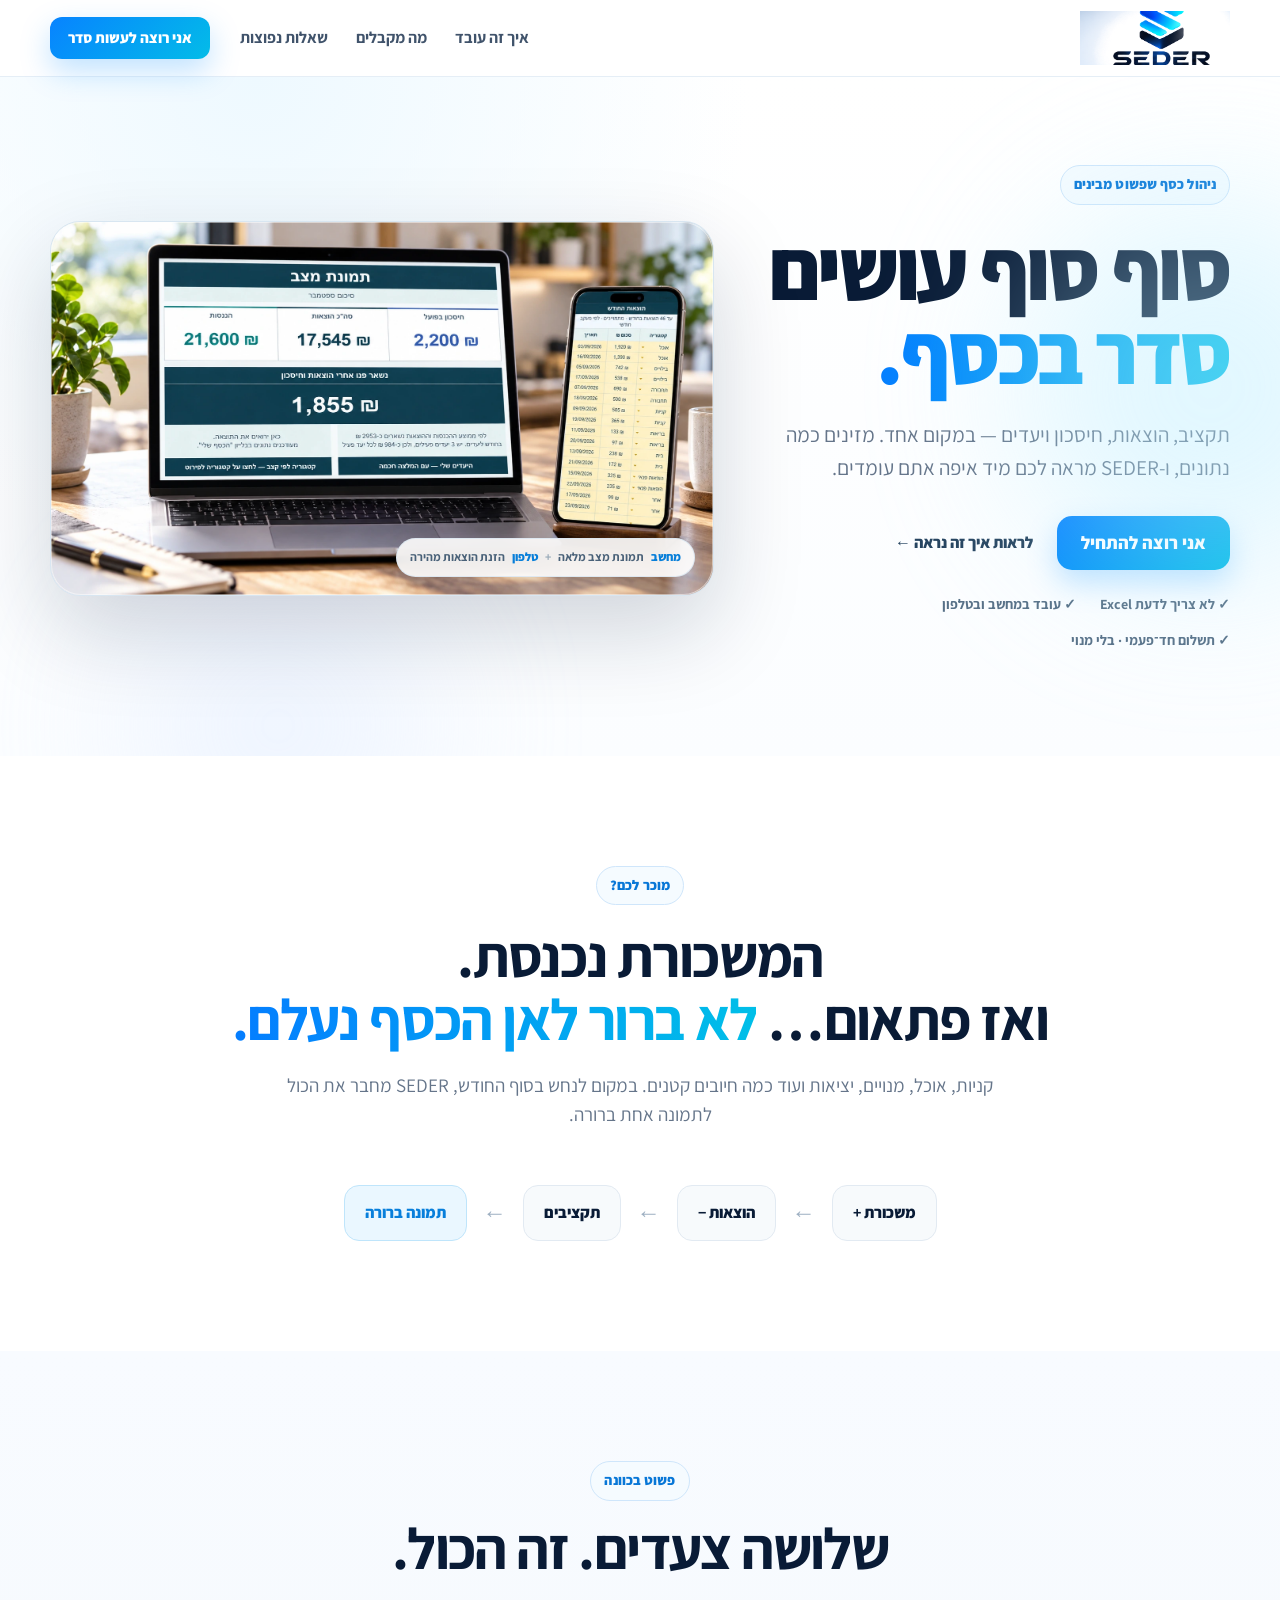
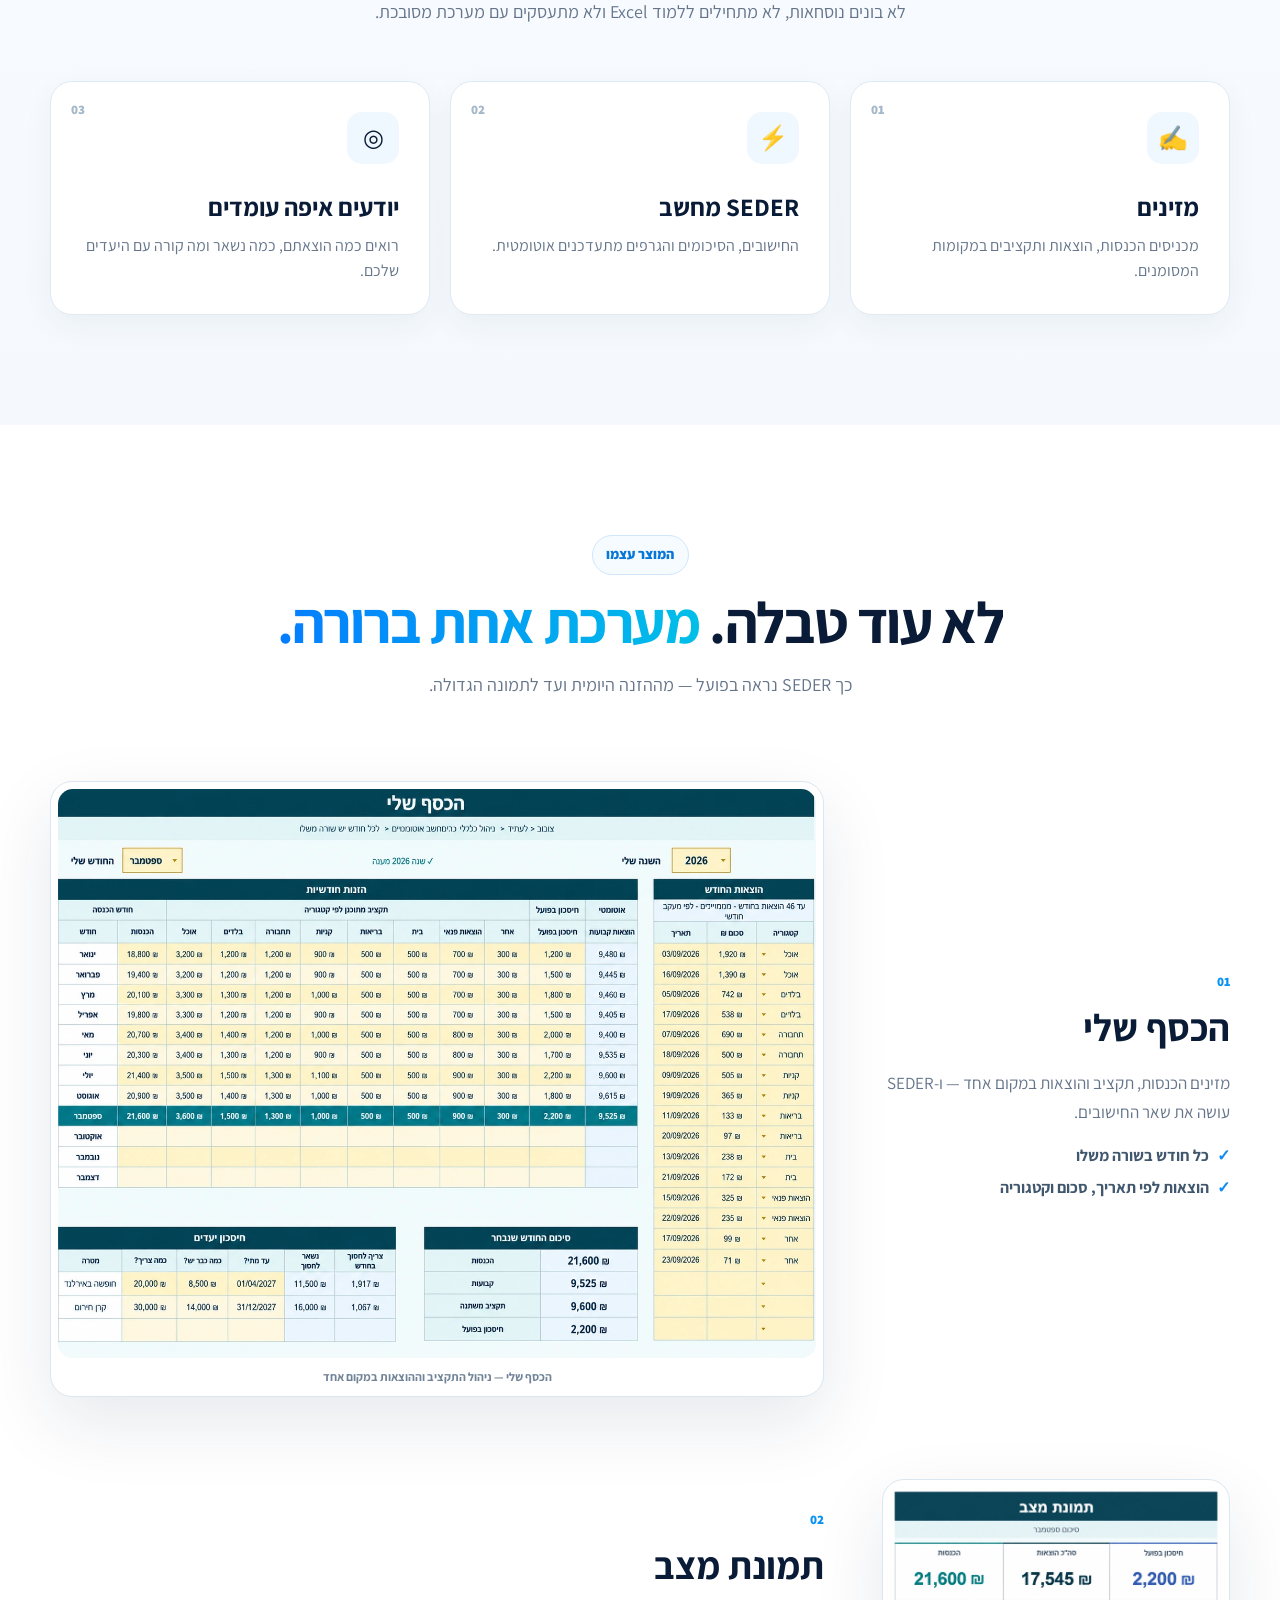
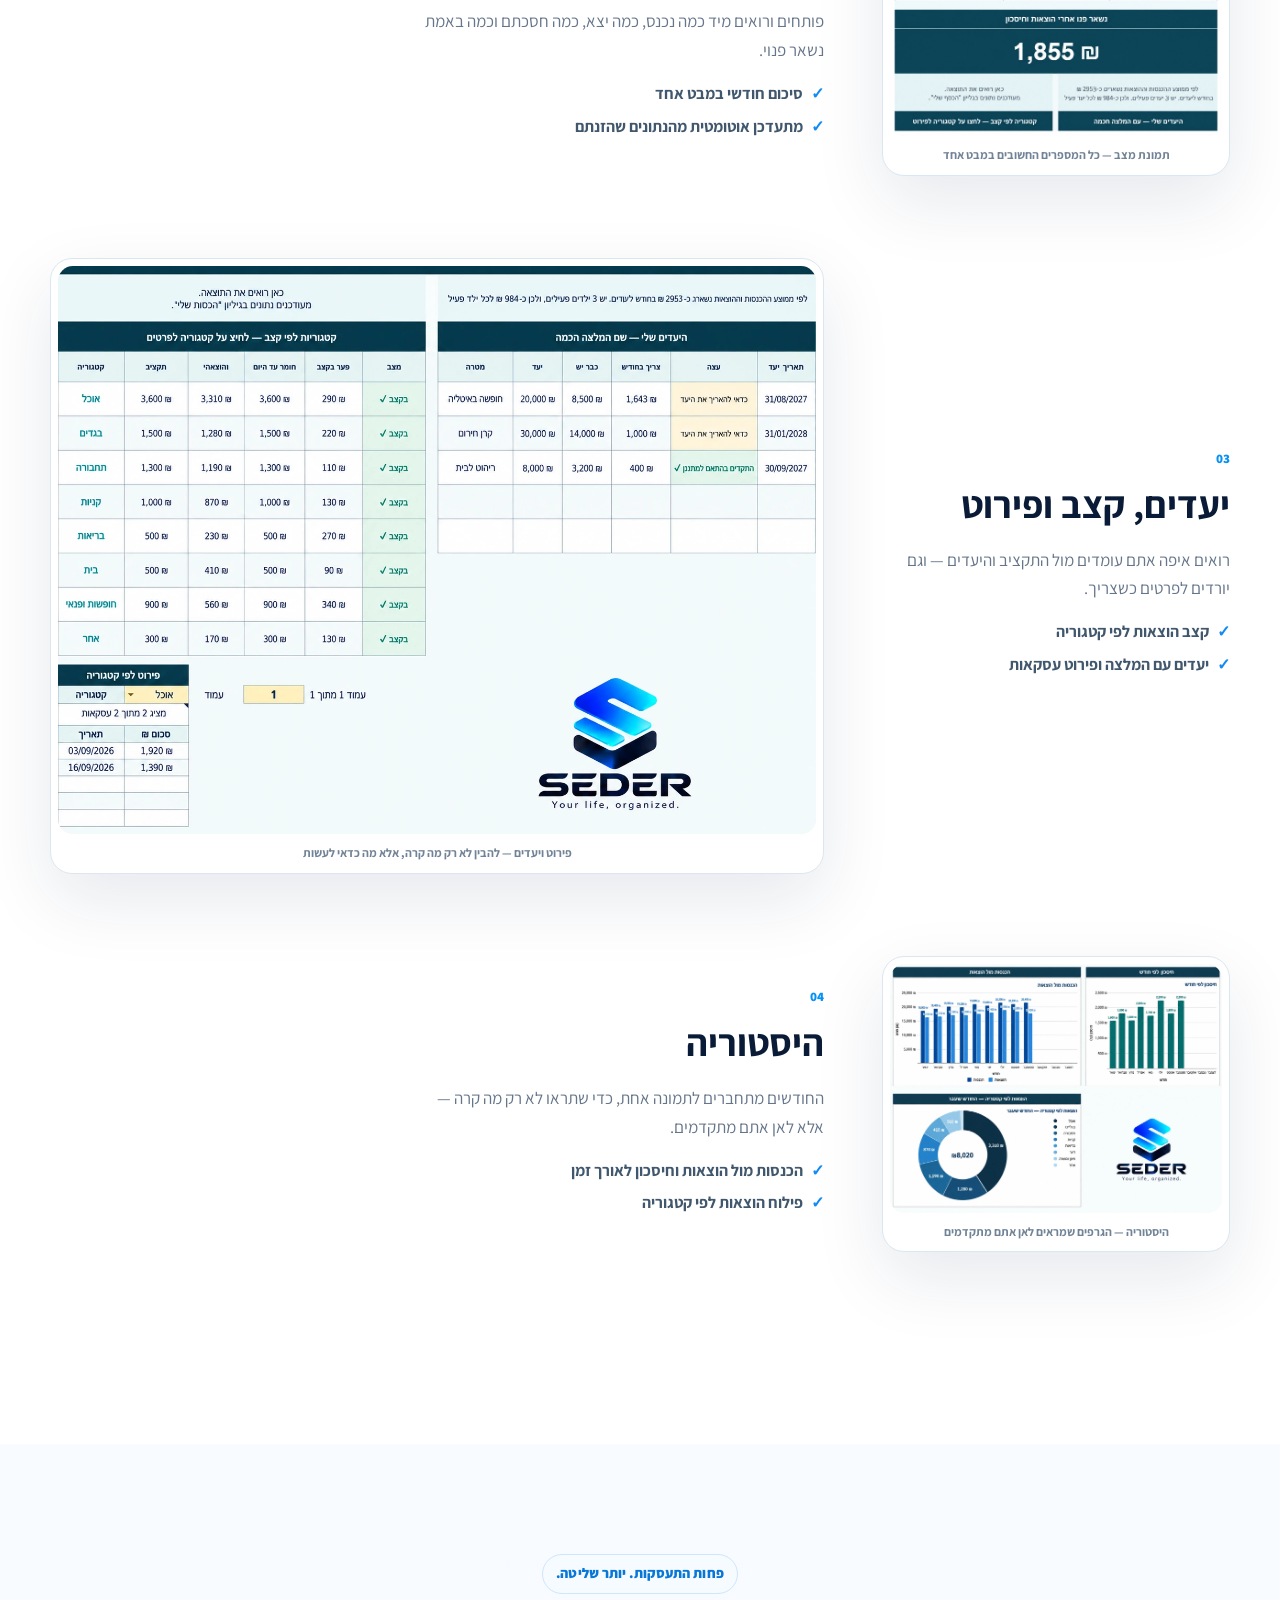
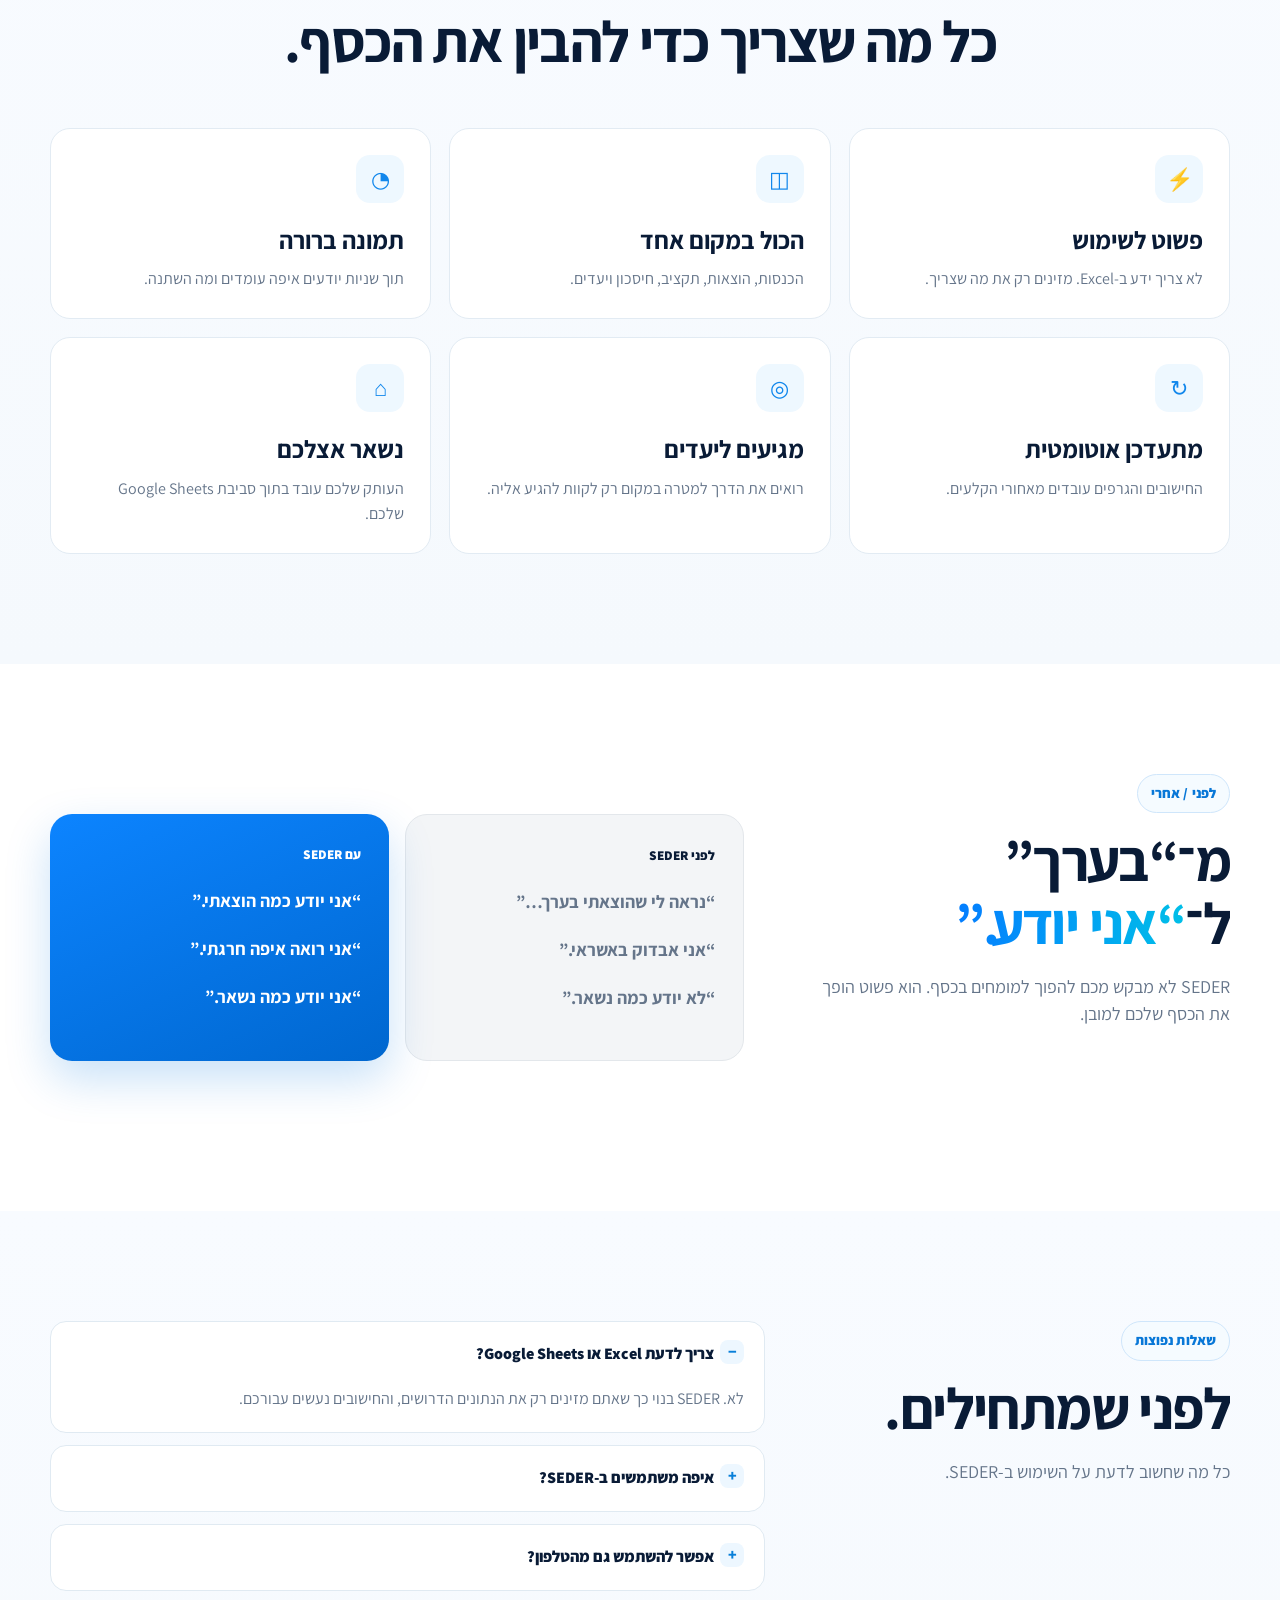
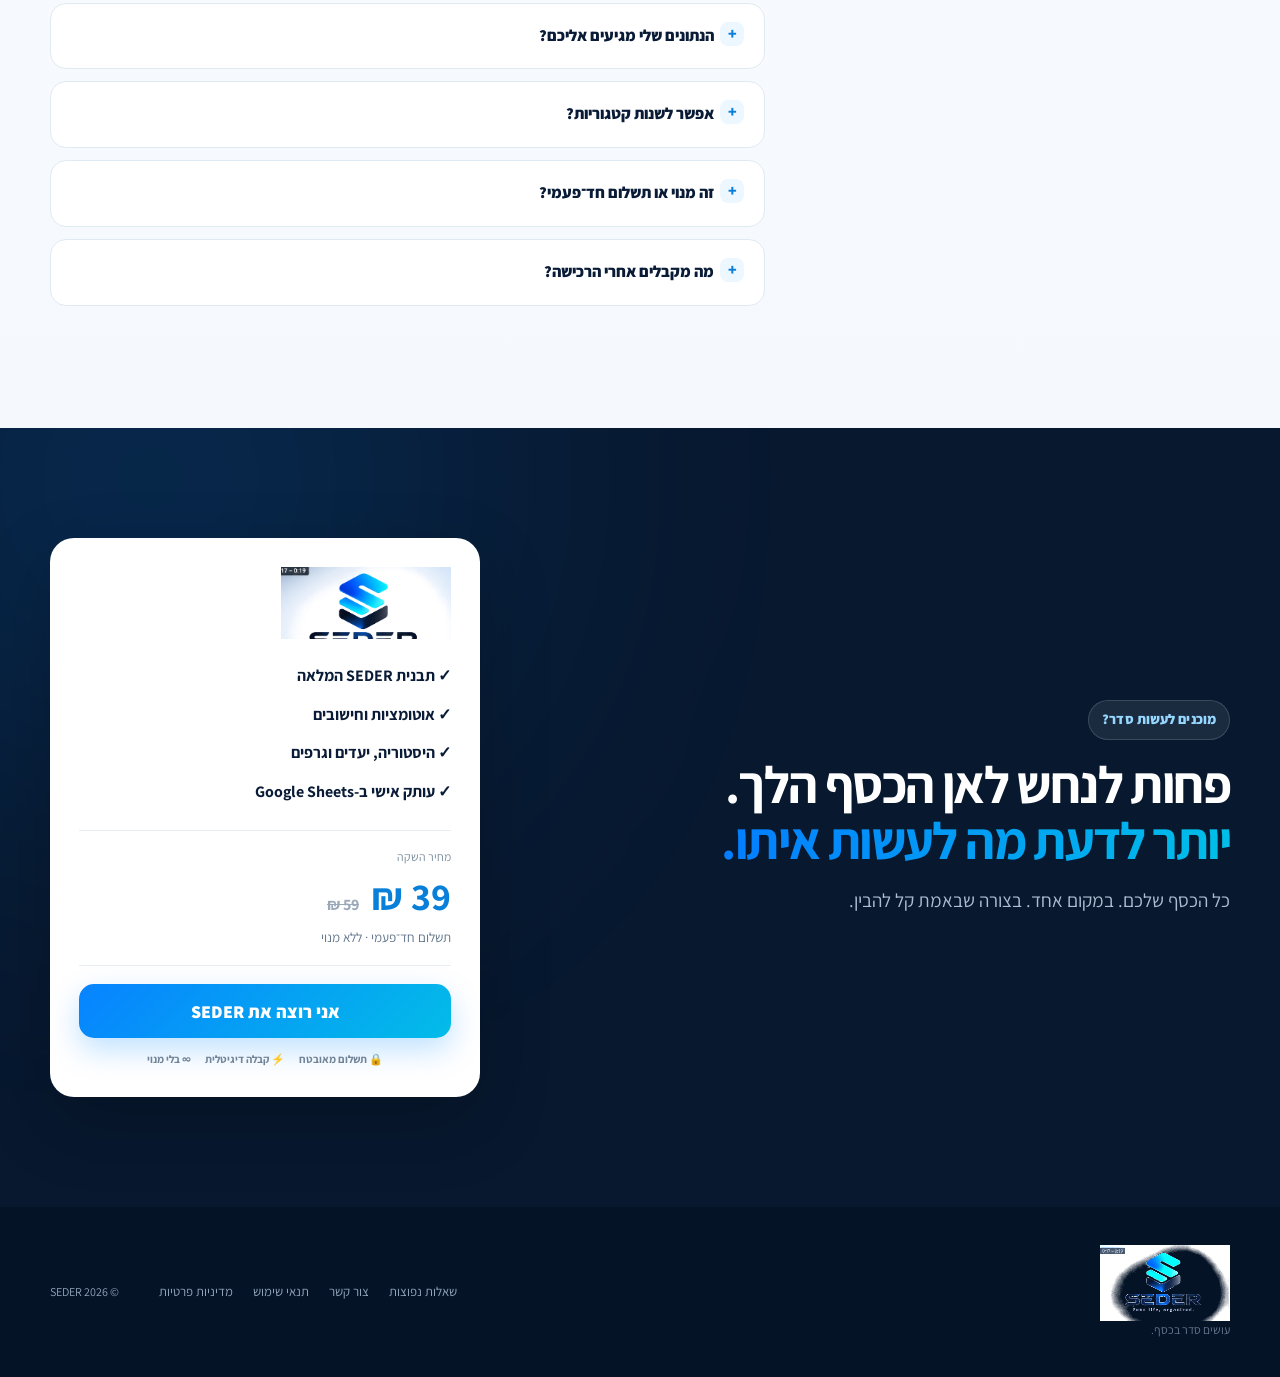
==== index.html @ da99a9cb "Add files via upload" ====
<!doctype html>
<html lang="he" dir="rtl">
<head>
  <meta charset="utf-8" />
  <meta name="viewport" content="width=device-width,initial-scale=1" />
  <meta name="theme-color" content="#f7fbff" />
  <meta name="description" content="SEDER עושה לכם סדר בכסף — תקציב, הוצאות, חיסכון, יעדים והיסטוריה במקום אחד, ב-Google Sheets." />
  <title>SEDER — עושים סדר בכסף</title>
  <link rel="stylesheet" href="styles.css" />
</head>
<body>
  <header class="site-header">
    <div class="container nav">
      <a class="brand" href="#top" aria-label="SEDER">
        <img src="assets/seder-logo.png" alt="SEDER" />
      </a>
      <nav class="desktop-nav" aria-label="ניווט ראשי">
        <a href="#how">איך זה עובד</a>
        <a href="#product">מה מקבלים</a>
        <a href="#faq">שאלות נפוצות</a>
      </nav>
      <a class="button button-small" href="#buy">אני רוצה לעשות סדר</a>
    </div>
  </header>

  <main id="top">
    <section class="hero">
      <div class="hero-glow glow-one"></div>
      <div class="hero-glow glow-two"></div>
      <div class="container hero-grid">
        <div class="hero-copy reveal">
          <span class="eyebrow">ניהול כסף שפשוט מבינים</span>
          <h1>סוף סוף עושים<br><span>סדר בכסף.</span></h1>
          <p class="hero-lead">
            תקציב, הוצאות, חיסכון ויעדים — במקום אחד. מזינים כמה נתונים,
            ו-SEDER מראה לכם מיד איפה אתם עומדים.
          </p>
          <div class="hero-actions">
            <a class="button" href="#buy">אני רוצה להתחיל</a>
            <a class="text-link" href="#product">לראות איך זה נראה <span>←</span></a>
          </div>
          <div class="trust-row">
            <span>✓ לא צריך לדעת Excel</span>
            <span>✓ עובד במחשב ובטלפון</span>
            <span>✓ תשלום חד־פעמי · בלי מנוי</span>
          </div>
        </div>

        <div class="hero-visual reveal">
          <figure class="hero-photo">
            <img src="assets/screenshots/hero-workspace.webp" alt="SEDER מוצג על מחשב וטלפון בסביבת עבודה" />
            <figcaption><span>מחשב</span> תמונת מצב מלאה <b>+</b> <span>טלפון</span> הזנת הוצאות מהירה</figcaption>
          </figure>
        </div>
      </div>
    </section>

    <section class="pain section">
      <div class="container narrow center reveal">
        <span class="eyebrow">מוכר לכם?</span>
        <h2>המשכורת נכנסת.<br>ואז פתאום… <span>לא ברור לאן הכסף נעלם.</span></h2>
        <p>
          קניות, אוכל, מנויים, יציאות ועוד כמה חיובים קטנים. במקום לנחש בסוף החודש,
          SEDER מחבר את הכול לתמונה אחת ברורה.
        </p>
      </div>
      <div class="container pain-flow reveal">
        <div>משכורת <b>+</b></div><i>←</i><div>הוצאות <b>−</b></div><i>←</i><div>תקציבים</div><i>←</i><div class="accent">תמונה ברורה</div>
      </div>
    </section>

    <section id="how" class="section soft">
      <div class="container">
        <div class="section-heading center reveal">
          <span class="eyebrow">פשוט בכוונה</span>
          <h2>שלושה צעדים. זה הכול.</h2>
          <p>לא בונים נוסחאות, לא מתחילים ללמוד Excel ולא מתעסקים עם מערכת מסובכת.</p>
        </div>
        <div class="steps">
          <article class="step reveal"><span>01</span><div class="step-icon">✍️</div><h3>מזינים</h3><p>מכניסים הכנסות, הוצאות ותקציבים במקומות המסומנים.</p></article>
          <article class="step reveal"><span>02</span><div class="step-icon">⚡</div><h3>SEDER מחשב</h3><p>החישובים, הסיכומים והגרפים מתעדכנים אוטומטית.</p></article>
          <article class="step reveal"><span>03</span><div class="step-icon">◎</div><h3>יודעים איפה עומדים</h3><p>רואים כמה הוצאתם, כמה נשאר ומה קורה עם היעדים שלכם.</p></article>
        </div>
      </div>
    </section>

    <section id="product" class="section product-section">
      <div class="container">
        <div class="section-heading center reveal">
          <span class="eyebrow">המוצר עצמו</span>
          <h2>לא עוד טבלה. <span>מערכת אחת ברורה.</span></h2>
          <p>כך SEDER נראה בפועל — מההזנה היומית ועד לתמונה הגדולה.</p>
        </div>

        <div class="feature feature-right reveal">
          <div class="feature-copy">
            <span class="feature-number">01</span>
            <h3>הכסף שלי</h3>
            <p>מזינים הכנסות, תקציב והוצאות במקום אחד — ו-SEDER עושה את שאר החישובים.</p>
            <ul><li>כל חודש בשורה משלו</li><li>הוצאות לפי תאריך, סכום וקטגוריה</li></ul>
          </div>
          <figure class="real-shot wide-shot">
            <img src="assets/screenshots/money-full-hd.webp" alt="גיליון הכסף שלי ב-SEDER" loading="lazy" />
            <figcaption>הכסף שלי — ניהול התקציב וההוצאות במקום אחד</figcaption>
          </figure>
        </div>

        <div class="feature feature-left reveal">
          <div class="feature-copy">
            <span class="feature-number">02</span>
            <h3>תמונת מצב</h3>
            <p>פותחים ורואים מיד כמה נכנס, כמה יצא, כמה חסכתם וכמה באמת נשאר פנוי.</p>
            <ul><li>סיכום חודשי במבט אחד</li><li>מתעדכן אוטומטית מהנתונים שהזנתם</li></ul>
          </div>
          <figure class="real-shot">
            <img src="assets/screenshots/status-top-hd.webp" alt="תמונת מצב חודשית ב-SEDER" loading="lazy" />
            <figcaption>תמונת מצב — כל המספרים החשובים במבט אחד</figcaption>
          </figure>
        </div>

        <div class="feature feature-right reveal">
          <div class="feature-copy">
            <span class="feature-number">03</span>
            <h3>יעדים, קצב ופירוט</h3>
            <p>רואים איפה אתם עומדים מול התקציב והיעדים — וגם יורדים לפרטים כשצריך.</p>
            <ul><li>קצב הוצאות לפי קטגוריה</li><li>יעדים עם המלצה ופירוט עסקאות</li></ul>
          </div>
          <figure class="real-shot">
            <img src="assets/screenshots/status-detail-hd.webp" alt="יעדים ופירוט קטגוריות ב-SEDER" loading="lazy" />
            <figcaption>פירוט ויעדים — להבין לא רק מה קרה, אלא מה כדאי לעשות</figcaption>
          </figure>
        </div>

        <div class="feature feature-left reveal">
          <div class="feature-copy">
            <span class="feature-number">04</span>
            <h3>היסטוריה</h3>
            <p>החודשים מתחברים לתמונה אחת, כדי שתראו לא רק מה קרה — אלא לאן אתם מתקדמים.</p>
            <ul><li>הכנסות מול הוצאות וחיסכון לאורך זמן</li><li>פילוח הוצאות לפי קטגוריה</li></ul>
          </div>
          <figure class="real-shot">
            <img src="assets/screenshots/history-hd.webp" alt="גרפי ההיסטוריה של SEDER" loading="lazy" />
            <figcaption>היסטוריה — הגרפים שמראים לאן אתם מתקדמים</figcaption>
          </figure>
        </div>

      </div>
    </section>

    <section class="section benefits soft">
      <div class="container">
        <div class="section-heading center reveal">
          <span class="eyebrow">פחות התעסקות. יותר שליטה.</span>
          <h2>כל מה שצריך כדי להבין את הכסף.</h2>
        </div>
        <div class="benefit-grid">
          <article class="benefit reveal"><i>⚡</i><h3>פשוט לשימוש</h3><p>לא צריך ידע ב-Excel. מזינים רק את מה שצריך.</p></article>
          <article class="benefit reveal"><i>◫</i><h3>הכול במקום אחד</h3><p>הכנסות, הוצאות, תקציב, חיסכון ויעדים.</p></article>
          <article class="benefit reveal"><i>◔</i><h3>תמונה ברורה</h3><p>תוך שניות יודעים איפה עומדים ומה השתנה.</p></article>
          <article class="benefit reveal"><i>↻</i><h3>מתעדכן אוטומטית</h3><p>החישובים והגרפים עובדים מאחורי הקלעים.</p></article>
          <article class="benefit reveal"><i>◎</i><h3>מגיעים ליעדים</h3><p>רואים את הדרך למטרה במקום רק לקוות להגיע אליה.</p></article>
          <article class="benefit reveal"><i>⌂</i><h3>נשאר אצלכם</h3><p>העותק שלכם עובד בתוך סביבת Google Sheets שלכם.</p></article>
        </div>
      </div>
    </section>

    <section class="section before-after">
      <div class="container compare-grid">
        <div class="section-heading reveal">
          <span class="eyebrow">לפני / אחרי</span>
          <h2>מ־“בערך”<br>ל־<span>“אני יודע.”</span></h2>
          <p>SEDER לא מבקש מכם להפוך למומחים בכסף. הוא פשוט הופך את הכסף שלכם למובן.</p>
        </div>
        <div class="compare-cards reveal">
          <div class="compare-card muted">
            <small>לפני SEDER</small>
            <p>“נראה לי שהוצאתי בערך…”</p>
            <p>“אני אבדוק באשראי.”</p>
            <p>“לא יודע כמה נשאר.”</p>
          </div>
          <div class="compare-card active">
            <small>עם SEDER</small>
            <p>“אני יודע כמה הוצאתי.”</p>
            <p>“אני רואה איפה חרגתי.”</p>
            <p>“אני יודע כמה נשאר.”</p>
          </div>
        </div>
      </div>
    </section>

    <section id="faq" class="section faq soft">
      <div class="container faq-grid">
        <div class="section-heading reveal">
          <span class="eyebrow">שאלות נפוצות</span>
          <h2>לפני שמתחילים.</h2>
          <p>כל מה שחשוב לדעת על השימוש ב-SEDER.</p>
        </div>
        <div class="accordion reveal">
          <details open><summary>צריך לדעת Excel או Google Sheets?</summary><p>לא. SEDER בנוי כך שאתם מזינים רק את הנתונים הדרושים, והחישובים נעשים עבורכם.</p></details>
          <details><summary>איפה משתמשים ב-SEDER?</summary><p>ב-Google Sheets. מקבלים עותק אישי ועובדים ממנו.</p></details>
          <details><summary>אפשר להשתמש גם מהטלפון?</summary><p>כן. אפשר להזין ולעקוב דרך אפליקציית Google Sheets, אם כי חלק מהתצוגות נוחות יותר במסך גדול.</p></details>
          <details><summary>הנתונים שלי מגיעים אליכם?</summary><p>לא צריך לשתף איתנו את הגיליון. הנתונים שאתם מזינים נשארים בעותק האישי שלכם ב-Google Sheets.</p></details>
          <details><summary>אפשר לשנות קטגוריות?</summary><p>כן, הקטגוריות הרלוונטיות במוצר ניתנות להתאמה בהתאם למבנה התבנית.</p></details>
          <details><summary>זה מנוי או תשלום חד־פעמי?</summary><p>המחיר המוצג הוא תשלום חד־פעמי. אין דמי מנוי חודשיים ל-SEDER.</p></details>
          <details><summary>מה מקבלים אחרי הרכישה?</summary><p>קישור לעותק אישי של SEDER ב-Google Sheets והוראות התחלה קצרות, כדי שתוכלו להתחיל לעבוד מיד.</p></details>
        </div>
      </div>
    </section>

    <section id="buy" class="section buy-section">
      <div class="container buy-card reveal">
        <div>
          <span class="eyebrow light">מוכנים לעשות סדר?</span>
          <h2>פחות לנחש לאן הכסף הלך.<br><span>יותר לדעת מה לעשות איתו.</span></h2>
          <p>כל הכסף שלכם. במקום אחד. בצורה שבאמת קל להבין.</p>
        </div>
        <div class="buy-box">
          <div class="buy-brand"><img src="assets/seder-logo.png" alt="SEDER"></div>
          <ul><li>✓ תבנית SEDER המלאה</li><li>✓ אוטומציות וחישובים</li><li>✓ היסטוריה, יעדים וגרפים</li><li>✓ עותק אישי ב-Google Sheets</li></ul>
          <div class="price-placeholder"><span>מחיר השקה</span><div class="price-line"><strong>39 ₪</strong><del>59 ₪</del></div><small>תשלום חד־פעמי · ללא מנוי</small></div>
          <button class="button full" type="button" id="buyButton">אני רוצה את SEDER</button>
          <div class="purchase-trust"><span>🔒 תשלום מאובטח</span><span>⚡ קבלה דיגיטלית</span><span>∞ בלי מנוי</span></div>
        </div>
      </div>
    </section>
  </main>

  <footer>
    <div class="container footer-inner">
      <div class="footer-brand"><img src="assets/seder-logo.png" alt="SEDER"><p>עושים סדר בכסף.</p></div>
      <div class="footer-links"><a href="#faq">שאלות נפוצות</a><a href="#">צור קשר</a><a href="#">תנאי שימוש</a><a href="#">מדיניות פרטיות</a></div>
      <div class="copyright">© 2026 SEDER</div>
    </div>
  </footer>

  <div class="toast" id="toast">הרכישה תיפתח בקרוב.</div>
  <script src="script.js"></script>
</body>
</html>
---- styles.css ----
@import url('https://fonts.googleapis.com/css2?family=Assistant:wght@400;500;600;700;800&display=swap');

:root{
  --navy:#091b36;
  --navy-2:#132a4a;
  --blue:#128bff;
  --blue-2:#00c7ff;
  --soft:#f5f9fd;
  --line:#dfe9f3;
  --muted:#65758a;
  --green:#22aa73;
  --yellow:#fff4cb;
  --shadow:0 24px 70px rgba(19,42,74,.12);
}
*{box-sizing:border-box}
html{scroll-behavior:smooth}
body{margin:0;font-family:"Assistant",Arial,sans-serif;color:var(--navy);background:#fff;line-height:1.55}
a{text-decoration:none;color:inherit}
img{max-width:100%;display:block}
.container{width:min(1180px,calc(100% - 40px));margin:auto}
.narrow{max-width:850px}
.center{text-align:center}
.section{padding:110px 0}
.soft{background:linear-gradient(180deg,#f8fbff 0%,#f5f9fd 100%)}
span.eyebrow,.eyebrow{display:inline-flex;align-items:center;gap:8px;padding:8px 13px;border:1px solid #cfe6fb;background:#f5fbff;border-radius:999px;color:#0877d7;font-size:14px;font-weight:800;letter-spacing:.1px}
.eyebrow.light{color:#96d7ff;border-color:rgba(255,255,255,.15);background:rgba(255,255,255,.08)}
h1,h2,h3,p{margin-top:0}
h1{font-size:clamp(52px,7vw,86px);line-height:.98;letter-spacing:-3px;margin:22px 0 24px;font-weight:800}
h1 span,h2 span{background:linear-gradient(90deg,#047dff,#00bfe8);-webkit-background-clip:text;background-clip:text;color:transparent}
h2{font-size:clamp(36px,5vw,58px);line-height:1.08;letter-spacing:-1.6px;margin:16px 0 18px}
h3{font-size:25px;margin-bottom:8px}
p{color:var(--muted)}
.button{display:inline-flex;align-items:center;justify-content:center;min-height:54px;padding:0 24px;border:0;border-radius:15px;background:linear-gradient(135deg,#0783ff,#03bce8);box-shadow:0 12px 30px rgba(0,139,255,.25);color:#fff;font-family:inherit;font-weight:800;font-size:18px;cursor:pointer;transition:.25s}
.button:hover{transform:translateY(-2px);box-shadow:0 16px 36px rgba(0,139,255,.32)}
.button-small{min-height:42px;padding:0 18px;border-radius:12px;font-size:15px}
.full{width:100%}

.site-header{position:sticky;top:0;z-index:50;background:rgba(255,255,255,.84);backdrop-filter:blur(18px);border-bottom:1px solid rgba(221,232,243,.75)}
.nav{height:76px;display:flex;align-items:center;gap:30px}
.brand{margin-left:auto;width:150px;height:54px;display:flex;align-items:center;overflow:hidden}
.brand img{width:150px;transform:scale(1.12)}
.desktop-nav{display:flex;gap:28px;font-weight:700;color:#40536b}
.desktop-nav a:hover{color:#0783ff}

.hero{position:relative;overflow:hidden;padding:95px 0 115px;background:radial-gradient(circle at 20% 0%,#eef9ff 0,transparent 40%),linear-gradient(180deg,#fff 0,#fbfdff 100%)}
.hero-grid{display:grid;grid-template-columns:.9fr 1.1fr;gap:64px;align-items:center}
.hero-lead{font-size:21px;max-width:610px}
.hero-actions{display:flex;align-items:center;gap:24px;margin:32px 0 24px}
.text-link{font-weight:800;color:#25435f}
.trust-row{display:flex;flex-wrap:wrap;gap:14px 24px;color:#577087;font-size:14px;font-weight:700}
.hero-visual{position:relative;min-height:610px;display:flex;align-items:center}
.mockup-window{position:relative;width:100%;background:#fff;border:1px solid #dce8f2;border-radius:24px;box-shadow:0 30px 80px rgba(13,44,79,.16);overflow:hidden;transform:perspective(1400px) rotateY(-4deg) rotateX(1deg)}
.window-top{height:48px;border-bottom:1px solid #e8eff5;background:#fbfdff;display:flex;align-items:center;padding:0 18px;position:relative}
.dots{display:flex;gap:7px;direction:ltr}
.dots i{width:9px;height:9px;border-radius:50%;background:#cfd9e5}
.window-label{position:absolute;left:50%;transform:translateX(-50%);font-size:12px;color:#7e8da1}
.dashboard{padding:24px;background:#f8fbfe}
.dash-header{display:flex;align-items:center;justify-content:space-between;margin-bottom:18px}
.dash-header h3{margin:2px 0;font-size:23px}
.dash-header span{color:#6d7c8d;font-size:13px}
.month-chip{background:#fff;border:1px solid #dfeaf4;padding:8px 12px;border-radius:10px}
.stats{display:grid;grid-template-columns:repeat(3,1fr);gap:12px}
.stat{background:#fff;border:1px solid #e2ebf3;border-radius:16px;padding:18px;box-shadow:0 8px 22px rgba(15,47,83,.05)}
.stat span,.stat small{display:block;color:#7b8998;font-size:12px}
.stat strong{font-size:25px;display:block;margin:4px 0}
.stat.positive{background:linear-gradient(180deg,#f2fff9,#fff);border-color:#cbeedc}
.stat.positive strong{color:var(--green)}
.dash-lower{display:grid;grid-template-columns:1.4fr .9fr;gap:12px;margin-top:12px}
.chart-card,.goal-card{background:#fff;border:1px solid #e2ebf3;border-radius:16px;padding:18px}
.card-title{font-weight:800;margin-bottom:14px}
.donut-wrap{display:flex;align-items:center;gap:18px}
.donut{width:140px;aspect-ratio:1;border-radius:50%;background:conic-gradient(#1598ff 0 32%,#66c7ff 32% 53%,#4b6fe3 53% 71%,#7763d6 71% 87%,#b1bfd0 87%);position:relative}
.donut:after{content:"";position:absolute;inset:34px;background:#fff;border-radius:50%}
.donut-wrap ul{list-style:none;padding:0;margin:0;flex:1}
.donut-wrap li{font-size:12px;display:flex;align-items:center;gap:7px;margin:7px 0;color:#526578}
.donut-wrap li span{margin-right:auto;font-weight:800;color:#233f5b}
.donut-wrap b{width:8px;height:8px;border-radius:50%}.c1{background:#1598ff}.c2{background:#66c7ff}.c3{background:#4b6fe3}.c4{background:#7763d6}.c5{background:#b1bfd0}
.goal-card{text-align:center}
.goal-icon{font-size:35px;margin:6px 0}
.goal-value{display:flex;justify-content:space-between;font-size:11px;color:#72839a;margin:16px 0 8px}
.progress{height:8px;border-radius:999px;background:#e9f0f6;overflow:hidden}
.progress i{display:block;height:100%;background:linear-gradient(90deg,#0f84ff,#00bfea);border-radius:999px}
.goal-card small{display:block;margin-top:8px;color:#74859b}
.float-card{position:absolute;background:rgba(255,255,255,.94);backdrop-filter:blur(12px);padding:13px 17px;border:1px solid #e3edf5;border-radius:15px;box-shadow:0 18px 45px rgba(10,49,86,.14);min-width:145px}
.float-card span,.float-card small{display:block;color:#7a8ca0;font-size:11px}
.float-card strong{display:block;font-size:22px}.float-a{left:-18px;bottom:58px}.float-a strong{color:var(--green)}.float-b{right:-15px;top:44px}

.pain{background:#fff}
.pain h2{max-width:850px;margin:20px auto}
.pain p{font-size:19px;max-width:720px;margin:0 auto}
.pain-flow{display:flex;align-items:center;justify-content:center;gap:16px;margin-top:55px;flex-wrap:wrap}
.pain-flow div{padding:15px 20px;background:#f7fafc;border:1px solid #e2eaf2;border-radius:15px;font-weight:800}
.pain-flow div.accent{background:#eaf7ff;color:#087fdb;border-color:#bfe5fb}
.pain-flow i{font-style:normal;color:#9eb0c2;font-size:24px}

.section-heading{max-width:760px;margin-bottom:55px}
.section-heading.center{margin-left:auto;margin-right:auto}
.section-heading p{font-size:18px}
.steps{display:grid;grid-template-columns:repeat(3,1fr);gap:20px}
.step{position:relative;background:#fff;border:1px solid #e0eaf3;border-radius:22px;padding:30px;box-shadow:0 10px 30px rgba(21,50,80,.05)}
.step>span{position:absolute;left:20px;top:18px;color:#a5b8ca;font-size:13px;font-weight:800}
.step-icon{width:52px;height:52px;border-radius:15px;background:#eff8ff;display:grid;place-items:center;font-size:24px;margin-bottom:24px}
.step p{margin-bottom:0}

.product-section{overflow:hidden}
.feature{display:grid;grid-template-columns:.7fr 1.3fr;gap:65px;align-items:center;margin:100px 0}
.feature-left .feature-copy{order:2}
.feature-copy h3{font-size:38px;margin:4px 0 12px}
.feature-copy p{font-size:18px}
.feature-copy ul{list-style:none;padding:0;margin:22px 0 0}
.feature-copy li{margin:10px 0;font-weight:700;color:#40576d}
.feature-copy li:before{content:"✓";color:#108af4;margin-left:8px}
.feature-number{color:#0992f4;font-size:13px;font-weight:800}
.product-shot{position:relative;background:#fff;border:1px solid #dae7f1;border-radius:24px;padding:28px;box-shadow:var(--shadow);min-height:390px;overflow:hidden}
.product-shot:before{content:"";position:absolute;inset:auto -20% -55% -20%;height:60%;background:radial-gradient(circle,#dff5ff,transparent 68%);pointer-events:none}
.sheet-title{font-size:24px;font-weight:800;margin-bottom:20px}
.mini-row{display:grid;grid-template-columns:1fr 140px;align-items:center;background:#fff;border-bottom:1px solid #edf2f7;padding:13px 16px}
.mini-row.header{background:#f3f8fc;border-radius:12px 12px 0 0;font-weight:800}
.mini-row b{background:var(--yellow);border:1px solid #f4dfa6;border-radius:8px;padding:5px 10px;text-align:center}
.mini-row.auto b{background:#f4f6f8;border-color:#e3e9ee}
.mini-table{margin-top:18px;border:1px solid #e6edf3;border-radius:12px;overflow:hidden;font-size:12px}
.mini-table>div{display:grid;grid-template-columns:1fr 1fr 1.5fr 1fr;padding:10px 12px}
.mini-table>div:nth-child(odd){background:#f8fbfd}
.shot-stats{display:grid;grid-template-columns:repeat(3,1fr);gap:12px}
.shot-stats>div{padding:18px;border:1px solid #e2ebf3;border-radius:15px;background:#fbfdff}
.shot-stats small{display:block;color:#8191a1}.shot-stats strong{font-size:24px}.shot-stats .good{background:#f1fff8}.shot-stats .good strong{color:#1c9f69}
.shot-chart{display:grid;grid-template-columns:1.2fr .8fr;gap:18px;margin-top:20px;align-items:end}
.bars{height:180px;border:1px solid #e6edf3;border-radius:15px;padding:20px;display:flex;align-items:end;gap:14px;background:linear-gradient(#fff,#f7fbff)}
.bars i{flex:1;min-width:12px;background:linear-gradient(#67c5ff,#1687ff);border-radius:6px 6px 2px 2px}
.budget-card{padding:18px;background:#f7fbff;border-radius:15px}.budget-card small,.budget-card strong{display:block}.budget-card strong{font-size:20px;margin:8px 0 16px}
.history-shot svg{width:100%;height:220px}
.history-line{display:flex;justify-content:space-between;color:#7f8ea1;font-size:12px}
.history-summary{position:absolute;left:28px;bottom:28px;background:#fff;border:1px solid #e1eaf2;border-radius:14px;padding:12px 18px;box-shadow:0 10px 25px rgba(15,50,82,.09)}
.history-summary span{display:block;font-size:11px;color:#7d8da0}.history-summary strong{font-size:22px;color:#1a9b68}
.goal-row{display:grid;grid-template-columns:48px 1fr 52px;gap:14px;align-items:center;padding:18px 0;border-bottom:1px solid #edf2f6}
.goal-row:last-child{border-bottom:0}.goal-emoji{width:44px;height:44px;background:#f2f8fd;border-radius:12px;display:grid;place-items:center;font-size:22px}.goal-row b,.goal-row small{display:block}.goal-row small{color:#8190a0;margin:3px 0 8px}

.benefit-grid{display:grid;grid-template-columns:repeat(3,1fr);gap:18px}
.benefit{background:#fff;border:1px solid #e2ebf3;border-radius:20px;padding:26px}
.benefit i{font-style:normal;width:48px;height:48px;border-radius:14px;background:#eef8ff;color:#1187ec;display:grid;place-items:center;font-size:22px;margin-bottom:18px}
.benefit p{margin-bottom:0}

.compare-grid{display:grid;grid-template-columns:.75fr 1.25fr;gap:70px;align-items:center}
.compare-cards{display:grid;grid-template-columns:1fr 1fr;gap:16px}
.compare-card{border-radius:22px;padding:28px}
.compare-card small{font-weight:800}.compare-card p{font-weight:700;font-size:18px;margin:20px 0}
.compare-card.muted{background:#f3f5f7;border:1px solid #e3e7eb}
.compare-card.active{background:linear-gradient(155deg,#0c84ff,#0067cf);color:#fff;box-shadow:0 18px 45px rgba(0,119,225,.22)}
.compare-card.active p,.compare-card.active small{color:#fff}

.faq-grid{display:grid;grid-template-columns:.7fr 1.3fr;gap:80px}
.accordion details{background:#fff;border:1px solid #e0eaf2;border-radius:16px;margin-bottom:12px;padding:0 20px}
.accordion summary{list-style:none;cursor:pointer;font-weight:800;padding:20px 30px 20px 0;position:relative}
.accordion summary::-webkit-details-marker{display:none}
.accordion summary:before{content:"+";position:absolute;right:0;top:18px;width:24px;height:24px;border-radius:8px;background:#edf7ff;color:#087fd9;display:grid;place-items:center}
.accordion details[open] summary:before{content:"−"}
.accordion details p{padding:0 0 20px;margin:0}

.buy-section{background:#07182f;color:#fff;position:relative;overflow:hidden}
.buy-section:before{content:"";position:absolute;width:600px;height:600px;border-radius:50%;background:#0e8dff;filter:blur(160px);opacity:.18;left:-150px;top:-250px}
.buy-card{position:relative;display:grid;grid-template-columns:1fr 430px;gap:80px;align-items:center}
.buy-card h2{font-size:52px}.buy-card p{color:#aebdd0;font-size:19px}
.buy-box{background:#fff;color:var(--navy);border-radius:24px;padding:28px;box-shadow:0 25px 70px rgba(0,0,0,.22)}
.buy-brand{width:170px;height:72px;overflow:hidden;margin-bottom:8px}.buy-brand img{width:170px;transform:scale(1.1)}
.buy-box ul{list-style:none;padding:0;margin:18px 0}.buy-box li{padding:7px 0;font-weight:700}
.price-placeholder{border-top:1px solid #e8eef4;border-bottom:1px solid #e8eef4;padding:17px 0;margin:14px 0 18px}
.price-placeholder span,.price-placeholder strong{display:block}.price-placeholder span{color:#7b8da0;font-size:12px}.price-placeholder strong{font-size:24px}
.buy-note{display:block;text-align:center;color:#8897a8;margin-top:10px}

footer{padding:38px 0;background:#051327;color:#91a5ba}
.footer-inner{display:grid;grid-template-columns:1fr auto auto;gap:40px;align-items:center}
.footer-brand img{width:130px;filter:brightness(1.7)}.footer-brand p{font-size:12px;margin:0}
.footer-links{display:flex;gap:20px;font-size:13px}.footer-links a:hover{color:#fff}.copyright{font-size:12px}

.toast{position:fixed;left:50%;bottom:24px;transform:translate(-50%,30px);background:#0a1d38;color:#fff;padding:14px 20px;border-radius:14px;box-shadow:0 15px 50px rgba(0,0,0,.25);opacity:0;pointer-events:none;transition:.3s;z-index:100;font-size:14px}
.toast.show{opacity:1;transform:translate(-50%,0)}

.hero-glow{position:absolute;border-radius:50%;filter:blur(80px);opacity:.4}.glow-one{width:380px;height:380px;background:#b8edff;right:-120px;top:120px}.glow-two{width:300px;height:300px;background:#dbe8ff;left:10%;bottom:-120px}
.reveal{opacity:0;transform:translateY(22px);transition:opacity .7s ease,transform .7s ease}.reveal.visible{opacity:1;transform:none}

@media(max-width:980px){
  .desktop-nav{display:none}
  .hero-grid,.feature,.compare-grid,.faq-grid,.buy-card{grid-template-columns:1fr}
  .feature-left .feature-copy{order:0}
  .hero{padding-top:70px}.hero-visual{min-height:auto;margin-top:20px}
  .steps,.benefit-grid{grid-template-columns:1fr 1fr}
  .buy-card{gap:35px}.buy-box{max-width:520px}
  .footer-inner{grid-template-columns:1fr}.footer-links{flex-wrap:wrap}
}
@media(max-width:640px){
  .container{width:min(100% - 28px,1180px)}
  .section{padding:78px 0}
  .site-header .button-small{display:none}.nav{height:66px}.brand{width:128px}
  h1{font-size:52px;letter-spacing:-2px}.hero-lead{font-size:18px}.hero-actions{align-items:stretch;flex-direction:column;gap:12px}.text-link{text-align:center}
  .trust-row{display:grid;gap:9px}
  .mockup-window{transform:none;border-radius:18px}.dashboard{padding:13px}.window-label{display:none}
  .stats{grid-template-columns:1fr 1fr}.stat:nth-child(3){grid-column:1/-1}
  .dash-lower{grid-template-columns:1fr}.goal-card{display:none}.float-card{display:none}
  .donut{width:108px}
  .steps,.benefit-grid,.compare-cards{grid-template-columns:1fr}
  .feature{gap:28px;margin:72px 0}.feature-copy h3{font-size:32px}.product-shot{padding:18px;min-height:auto;border-radius:18px}
  .shot-chart{grid-template-columns:1fr}.budget-card{display:none}.mini-row{grid-template-columns:1fr 110px;padding:10px}.mini-table{font-size:10px}.mini-table>div{grid-template-columns:.8fr 1fr 1.2fr .8fr;padding:8px}
  .faq-grid{gap:35px}.buy-card h2{font-size:38px}.buy-box{padding:22px}
  .footer-links{gap:12px 18px}
}
@media(prefers-reduced-motion:reduce){
  *{scroll-behavior:auto!important;transition:none!important}.reveal{opacity:1;transform:none}
}

/* v2 — real product imagery */
.device-stage{position:relative;min-height:600px;display:flex;align-items:center;justify-content:center;padding:28px 12px 54px}
.laptop-frame{position:relative;width:min(100%,720px);filter:drop-shadow(0 30px 55px rgba(9,27,54,.18));transform:perspective(1400px) rotateY(-3deg)}
.laptop-screen{background:#0b1c33;border:10px solid #0b1c33;border-radius:18px 18px 10px 10px;overflow:hidden;aspect-ratio:16/10;display:flex;align-items:center;justify-content:center}
.laptop-screen img{width:100%;height:100%;object-fit:cover;object-position:center top}
.laptop-camera{position:absolute;width:5px;height:5px;border-radius:50%;background:#31455f;top:5px;left:50%;z-index:2}
.laptop-base{height:16px;background:linear-gradient(180deg,#d9e1e8,#aebac7);margin:0 -5%;border-radius:0 0 50% 50%;box-shadow:inset 0 1px #fff}
.phone-frame{position:absolute;left:-8px;bottom:16px;width:185px;height:365px;border:8px solid #0b1c33;background:#0b1c33;border-radius:32px;box-shadow:0 28px 55px rgba(9,27,54,.24);overflow:hidden;transform:rotate(-2deg)}
.phone-screen{width:100%;height:100%;border-radius:23px;overflow:hidden;background:#fff}
.phone-screen img{height:100%;width:100%;object-fit:cover;object-position:70% top;transform:scale(1.5);transform-origin:70% top}
.phone-speaker{position:absolute;z-index:3;width:48px;height:5px;border-radius:999px;background:#283a51;top:7px;left:50%;transform:translateX(-50%)}
.real-product-badge{position:absolute;right:18px;bottom:24px;background:#fff;border:1px solid #dce8f2;color:#31506b;padding:9px 13px;border-radius:999px;font-size:12px;font-weight:800;box-shadow:0 12px 30px rgba(9,27,54,.12)}
.real-shot{margin:0;background:#fff;border:1px solid #dbe7f0;border-radius:24px;padding:10px;box-shadow:var(--shadow);overflow:hidden}
.real-shot img{width:100%;border-radius:16px;aspect-ratio:4/3;object-fit:cover;object-position:center top;background:#f5f8fa}
.real-shot.wide-shot img{aspect-ratio:4/3;object-fit:cover;object-position:center top}
.real-shot figcaption{padding:12px 10px 4px;color:#6c7e91;font-size:13px;font-weight:700;text-align:center}
.product-proof{margin-top:110px;background:linear-gradient(135deg,#f3faff,#eef7ff);border:1px solid #d7eaf8;border-radius:28px;padding:44px 54px;display:grid;grid-template-columns:1fr 330px;gap:56px;align-items:center;overflow:hidden}
.product-proof h3{font-size:34px;margin:16px 0 10px}.product-proof p{font-size:18px;max-width:650px}
.proof-phone{justify-self:center;width:250px;height:430px;border:8px solid #0b1c33;border-radius:34px;overflow:hidden;box-shadow:0 24px 55px rgba(9,27,54,.18);background:#fff}
.proof-phone img{width:100%;height:100%;object-fit:cover;object-position:70% top;transform:scale(1.35);transform-origin:70% top}
.price-line{display:flex;align-items:baseline;gap:12px}.price-line strong{font-size:34px!important;color:#087fd9}.price-line del{color:#9aa8b7;font-weight:700}.price-placeholder>small{display:block;color:#62768a;margin-top:2px}

@media(max-width:980px){
  .device-stage{min-height:540px}.phone-frame{left:8px;width:160px;height:320px}
  .product-proof{grid-template-columns:1fr;padding:34px}.proof-phone{width:220px;height:390px}
}
@media(max-width:640px){
  .device-stage{min-height:390px;padding:0 0 40px}.laptop-frame{width:100%;transform:none}.laptop-screen{border-width:6px;border-radius:12px}.phone-frame{width:110px;height:225px;left:-4px;bottom:4px;border-width:5px;border-radius:22px}.phone-screen{border-radius:16px}.phone-speaker{top:4px;width:30px;height:3px}.real-product-badge{right:5px;bottom:5px;font-size:10px;padding:6px 9px}
  .real-shot{padding:6px;border-radius:16px}.real-shot img{border-radius:11px}.real-shot figcaption{font-size:11px}
  .product-proof{margin-top:75px;padding:26px 20px;gap:24px}.product-proof h3{font-size:29px}.proof-phone{width:185px;height:330px}
}

/* v3 — premium product presentation */
.hero{padding:88px 0 104px}
.hero-grid{grid-template-columns:.82fr 1.18fr;gap:54px}
.hero-visual{min-height:auto}
.hero-photo{margin:0;position:relative;border-radius:30px;overflow:hidden;background:#edf5fb;border:1px solid #d8e6f1;box-shadow:0 34px 90px rgba(9,27,54,.18)}
.hero-photo:after{content:"";position:absolute;inset:0;pointer-events:none;box-shadow:inset 0 0 0 1px rgba(255,255,255,.48);border-radius:30px}
.hero-photo img{width:100%;aspect-ratio:16/9;object-fit:cover;object-position:center;display:block}
.hero-photo figcaption{position:absolute;right:18px;bottom:18px;display:flex;align-items:center;gap:7px;padding:9px 13px;border-radius:999px;background:rgba(255,255,255,.9);backdrop-filter:blur(12px);border:1px solid rgba(220,231,241,.9);font-size:12px;font-weight:700;color:#496178;box-shadow:0 12px 26px rgba(8,29,52,.12)}
.hero-photo figcaption span{color:#087fd9;font-weight:800}.hero-photo figcaption b{color:#9aabba}

.product-section .section-heading{margin-bottom:28px}
.feature{grid-template-columns:.62fr 1.38fr;gap:58px;margin:82px 0}
.feature-copy{max-width:410px}
.feature-copy p{font-size:17px;line-height:1.7}
.feature-copy ul{margin-top:16px}
.feature-copy li{margin:8px 0}
.real-shot{padding:7px;border-radius:22px;box-shadow:0 26px 70px rgba(19,42,74,.1)}
.real-shot img,.real-shot.wide-shot img{aspect-ratio:4/3;object-fit:cover;object-position:center top;border-radius:15px}
.real-shot figcaption{padding:10px 8px 3px;font-size:12px;color:#718397}

.purchase-trust{display:flex;justify-content:center;flex-wrap:wrap;gap:8px 14px;margin-top:13px;color:#718397;font-size:11px;font-weight:700}
.buy-box{border:1px solid rgba(255,255,255,.25)}
.price-line strong{font-size:38px!important}

@media(max-width:980px){
  .hero-grid{gap:36px}.hero-photo{max-width:820px;margin-inline:auto}
  .feature{grid-template-columns:1fr;gap:26px;margin:70px 0}.feature-left .feature-copy{order:0}.feature-copy{max-width:680px}
}
@media(max-width:640px){
  .hero{padding:58px 0 72px}.hero-grid{gap:30px}
  .hero-photo{border-radius:20px}.hero-photo:after{border-radius:20px}.hero-photo figcaption{right:10px;bottom:10px;font-size:9px;padding:6px 9px}
  .feature{margin:58px 0}.feature-copy h3{font-size:30px}.feature-copy p{font-size:16px}
  .real-shot{border-radius:16px;padding:5px}.real-shot img,.real-shot.wide-shot img{border-radius:11px}.real-shot figcaption{font-size:10px}
  .purchase-trust{font-size:10px;gap:7px 10px}
}
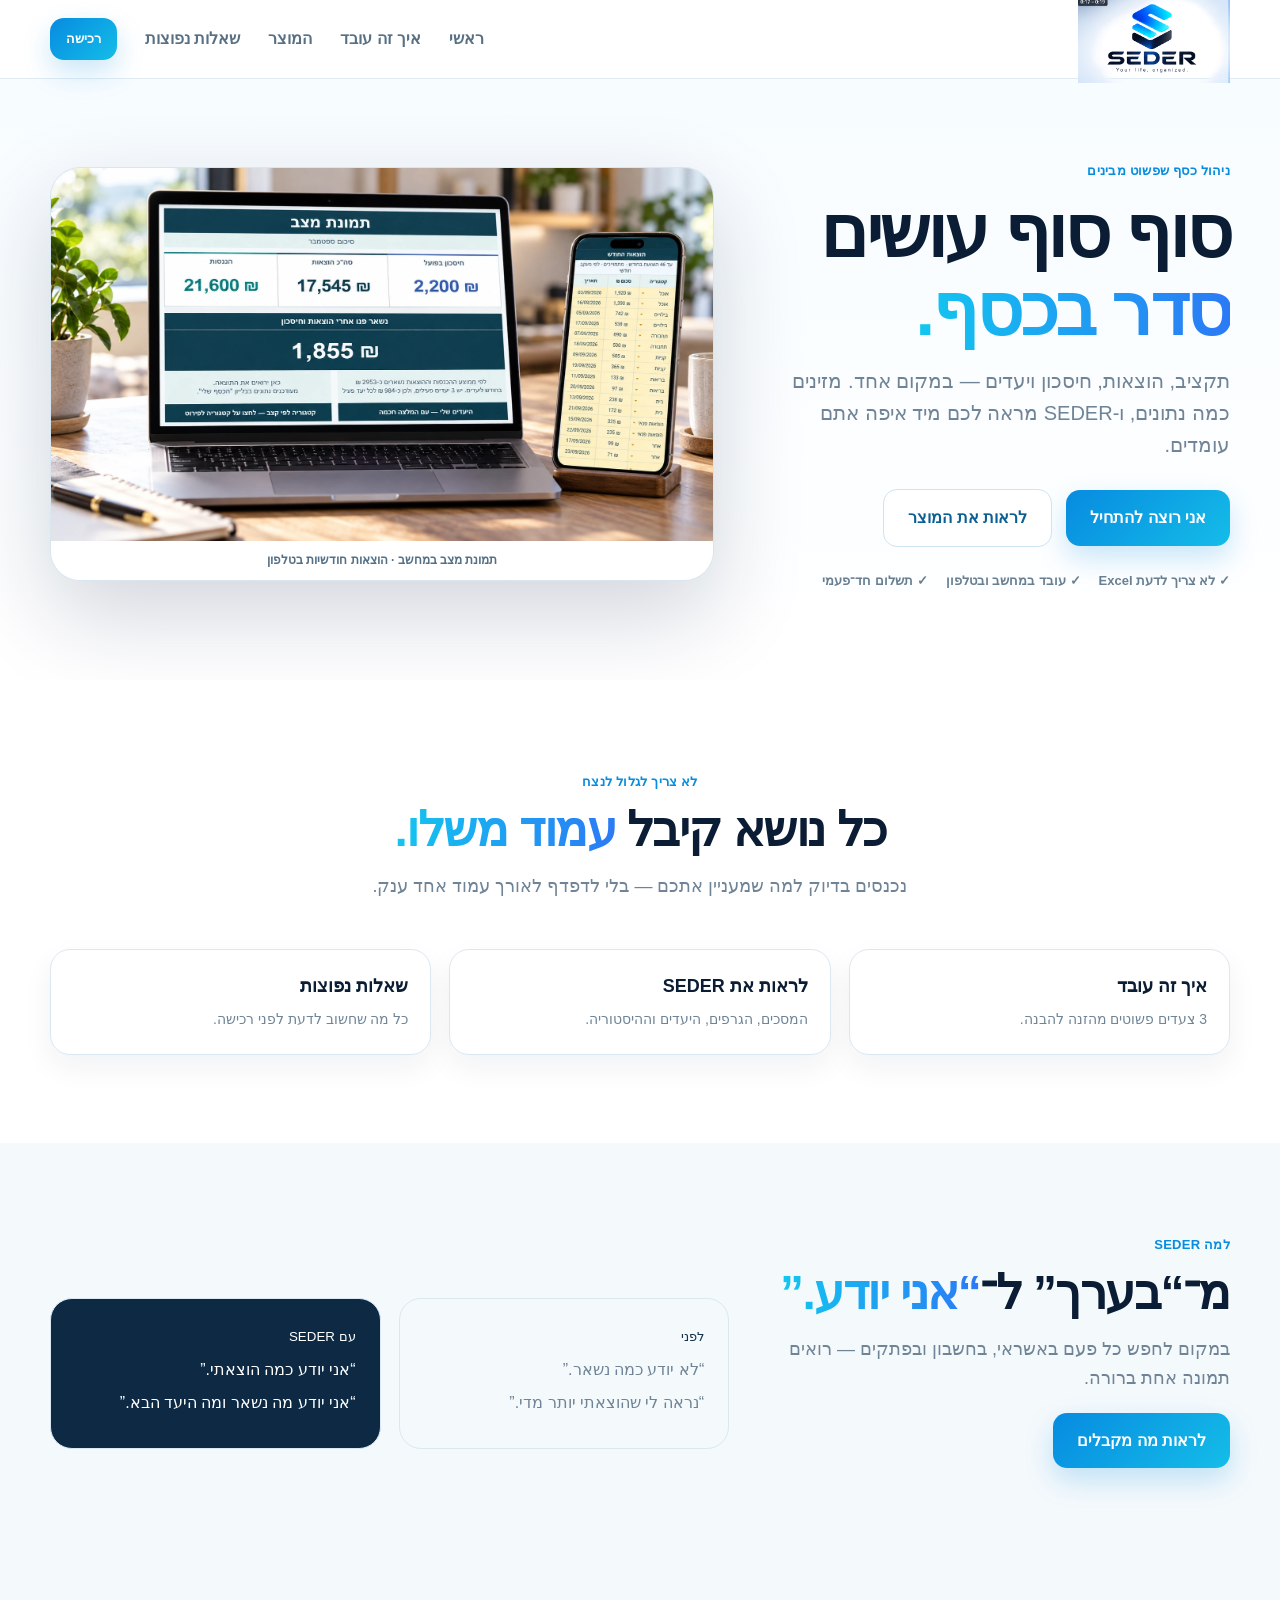
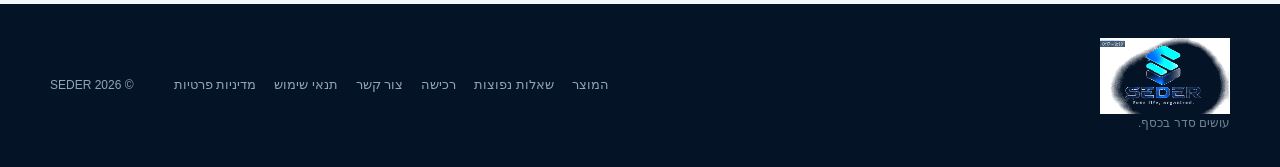
==== commit a10bb047: "Add files via upload" ====
--- a/index.html
+++ b/index.html
@@ -1,239 +1,6 @@
-<!doctype html>
-<html lang="he" dir="rtl">
-<head>
-  <meta charset="utf-8" />
-  <meta name="viewport" content="width=device-width,initial-scale=1" />
-  <meta name="theme-color" content="#f7fbff" />
-  <meta name="description" content="SEDER עושה לכם סדר בכסף — תקציב, הוצאות, חיסכון, יעדים והיסטוריה במקום אחד, ב-Google Sheets." />
-  <title>SEDER — עושים סדר בכסף</title>
-  <link rel="stylesheet" href="styles.css" />
-</head>
-<body>
-  <header class="site-header">
-    <div class="container nav">
-      <a class="brand" href="#top" aria-label="SEDER">
-        <img src="assets/seder-logo.png" alt="SEDER" />
-      </a>
-      <nav class="desktop-nav" aria-label="ניווט ראשי">
-        <a href="#how">איך זה עובד</a>
-        <a href="#product">מה מקבלים</a>
-        <a href="#faq">שאלות נפוצות</a>
-      </nav>
-      <a class="button button-small" href="#buy">אני רוצה לעשות סדר</a>
-    </div>
-  </header>
-
-  <main id="top">
-    <section class="hero">
-      <div class="hero-glow glow-one"></div>
-      <div class="hero-glow glow-two"></div>
-      <div class="container hero-grid">
-        <div class="hero-copy reveal">
-          <span class="eyebrow">ניהול כסף שפשוט מבינים</span>
-          <h1>סוף סוף עושים<br><span>סדר בכסף.</span></h1>
-          <p class="hero-lead">
-            תקציב, הוצאות, חיסכון ויעדים — במקום אחד. מזינים כמה נתונים,
-            ו-SEDER מראה לכם מיד איפה אתם עומדים.
-          </p>
-          <div class="hero-actions">
-            <a class="button" href="#buy">אני רוצה להתחיל</a>
-            <a class="text-link" href="#product">לראות איך זה נראה <span>←</span></a>
-          </div>
-          <div class="trust-row">
-            <span>✓ לא צריך לדעת Excel</span>
-            <span>✓ עובד במחשב ובטלפון</span>
-            <span>✓ תשלום חד־פעמי · בלי מנוי</span>
-          </div>
-        </div>
-
-        <div class="hero-visual reveal">
-          <figure class="hero-photo">
-            <img src="assets/screenshots/hero-workspace.webp" alt="SEDER מוצג על מחשב וטלפון בסביבת עבודה" />
-            <figcaption><span>מחשב</span> תמונת מצב מלאה <b>+</b> <span>טלפון</span> הזנת הוצאות מהירה</figcaption>
-          </figure>
-        </div>
-      </div>
-    </section>
-
-    <section class="pain section">
-      <div class="container narrow center reveal">
-        <span class="eyebrow">מוכר לכם?</span>
-        <h2>המשכורת נכנסת.<br>ואז פתאום… <span>לא ברור לאן הכסף נעלם.</span></h2>
-        <p>
-          קניות, אוכל, מנויים, יציאות ועוד כמה חיובים קטנים. במקום לנחש בסוף החודש,
-          SEDER מחבר את הכול לתמונה אחת ברורה.
-        </p>
-      </div>
-      <div class="container pain-flow reveal">
-        <div>משכורת <b>+</b></div><i>←</i><div>הוצאות <b>−</b></div><i>←</i><div>תקציבים</div><i>←</i><div class="accent">תמונה ברורה</div>
-      </div>
-    </section>
-
-    <section id="how" class="section soft">
-      <div class="container">
-        <div class="section-heading center reveal">
-          <span class="eyebrow">פשוט בכוונה</span>
-          <h2>שלושה צעדים. זה הכול.</h2>
-          <p>לא בונים נוסחאות, לא מתחילים ללמוד Excel ולא מתעסקים עם מערכת מסובכת.</p>
-        </div>
-        <div class="steps">
-          <article class="step reveal"><span>01</span><div class="step-icon">✍️</div><h3>מזינים</h3><p>מכניסים הכנסות, הוצאות ותקציבים במקומות המסומנים.</p></article>
-          <article class="step reveal"><span>02</span><div class="step-icon">⚡</div><h3>SEDER מחשב</h3><p>החישובים, הסיכומים והגרפים מתעדכנים אוטומטית.</p></article>
-          <article class="step reveal"><span>03</span><div class="step-icon">◎</div><h3>יודעים איפה עומדים</h3><p>רואים כמה הוצאתם, כמה נשאר ומה קורה עם היעדים שלכם.</p></article>
-        </div>
-      </div>
-    </section>
-
-    <section id="product" class="section product-section">
-      <div class="container">
-        <div class="section-heading center reveal">
-          <span class="eyebrow">המוצר עצמו</span>
-          <h2>לא עוד טבלה. <span>מערכת אחת ברורה.</span></h2>
-          <p>כך SEDER נראה בפועל — מההזנה היומית ועד לתמונה הגדולה.</p>
-        </div>
-
-        <div class="feature feature-right reveal">
-          <div class="feature-copy">
-            <span class="feature-number">01</span>
-            <h3>הכסף שלי</h3>
-            <p>מזינים הכנסות, תקציב והוצאות במקום אחד — ו-SEDER עושה את שאר החישובים.</p>
-            <ul><li>כל חודש בשורה משלו</li><li>הוצאות לפי תאריך, סכום וקטגוריה</li></ul>
-          </div>
-          <figure class="real-shot wide-shot">
-            <img src="assets/screenshots/money-full-hd.webp" alt="גיליון הכסף שלי ב-SEDER" loading="lazy" />
-            <figcaption>הכסף שלי — ניהול התקציב וההוצאות במקום אחד</figcaption>
-          </figure>
-        </div>
-
-        <div class="feature feature-left reveal">
-          <div class="feature-copy">
-            <span class="feature-number">02</span>
-            <h3>תמונת מצב</h3>
-            <p>פותחים ורואים מיד כמה נכנס, כמה יצא, כמה חסכתם וכמה באמת נשאר פנוי.</p>
-            <ul><li>סיכום חודשי במבט אחד</li><li>מתעדכן אוטומטית מהנתונים שהזנתם</li></ul>
-          </div>
-          <figure class="real-shot">
-            <img src="assets/screenshots/status-top-hd.webp" alt="תמונת מצב חודשית ב-SEDER" loading="lazy" />
-            <figcaption>תמונת מצב — כל המספרים החשובים במבט אחד</figcaption>
-          </figure>
-        </div>
-
-        <div class="feature feature-right reveal">
-          <div class="feature-copy">
-            <span class="feature-number">03</span>
-            <h3>יעדים, קצב ופירוט</h3>
-            <p>רואים איפה אתם עומדים מול התקציב והיעדים — וגם יורדים לפרטים כשצריך.</p>
-            <ul><li>קצב הוצאות לפי קטגוריה</li><li>יעדים עם המלצה ופירוט עסקאות</li></ul>
-          </div>
-          <figure class="real-shot">
-            <img src="assets/screenshots/status-detail-hd.webp" alt="יעדים ופירוט קטגוריות ב-SEDER" loading="lazy" />
-            <figcaption>פירוט ויעדים — להבין לא רק מה קרה, אלא מה כדאי לעשות</figcaption>
-          </figure>
-        </div>
-
-        <div class="feature feature-left reveal">
-          <div class="feature-copy">
-            <span class="feature-number">04</span>
-            <h3>היסטוריה</h3>
-            <p>החודשים מתחברים לתמונה אחת, כדי שתראו לא רק מה קרה — אלא לאן אתם מתקדמים.</p>
-            <ul><li>הכנסות מול הוצאות וחיסכון לאורך זמן</li><li>פילוח הוצאות לפי קטגוריה</li></ul>
-          </div>
-          <figure class="real-shot">
-            <img src="assets/screenshots/history-hd.webp" alt="גרפי ההיסטוריה של SEDER" loading="lazy" />
-            <figcaption>היסטוריה — הגרפים שמראים לאן אתם מתקדמים</figcaption>
-          </figure>
-        </div>
-
-      </div>
-    </section>
-
-    <section class="section benefits soft">
-      <div class="container">
-        <div class="section-heading center reveal">
-          <span class="eyebrow">פחות התעסקות. יותר שליטה.</span>
-          <h2>כל מה שצריך כדי להבין את הכסף.</h2>
-        </div>
-        <div class="benefit-grid">
-          <article class="benefit reveal"><i>⚡</i><h3>פשוט לשימוש</h3><p>לא צריך ידע ב-Excel. מזינים רק את מה שצריך.</p></article>
-          <article class="benefit reveal"><i>◫</i><h3>הכול במקום אחד</h3><p>הכנסות, הוצאות, תקציב, חיסכון ויעדים.</p></article>
-          <article class="benefit reveal"><i>◔</i><h3>תמונה ברורה</h3><p>תוך שניות יודעים איפה עומדים ומה השתנה.</p></article>
-          <article class="benefit reveal"><i>↻</i><h3>מתעדכן אוטומטית</h3><p>החישובים והגרפים עובדים מאחורי הקלעים.</p></article>
-          <article class="benefit reveal"><i>◎</i><h3>מגיעים ליעדים</h3><p>רואים את הדרך למטרה במקום רק לקוות להגיע אליה.</p></article>
-          <article class="benefit reveal"><i>⌂</i><h3>נשאר אצלכם</h3><p>העותק שלכם עובד בתוך סביבת Google Sheets שלכם.</p></article>
-        </div>
-      </div>
-    </section>
-
-    <section class="section before-after">
-      <div class="container compare-grid">
-        <div class="section-heading reveal">
-          <span class="eyebrow">לפני / אחרי</span>
-          <h2>מ־“בערך”<br>ל־<span>“אני יודע.”</span></h2>
-          <p>SEDER לא מבקש מכם להפוך למומחים בכסף. הוא פשוט הופך את הכסף שלכם למובן.</p>
-        </div>
-        <div class="compare-cards reveal">
-          <div class="compare-card muted">
-            <small>לפני SEDER</small>
-            <p>“נראה לי שהוצאתי בערך…”</p>
-            <p>“אני אבדוק באשראי.”</p>
-            <p>“לא יודע כמה נשאר.”</p>
-          </div>
-          <div class="compare-card active">
-            <small>עם SEDER</small>
-            <p>“אני יודע כמה הוצאתי.”</p>
-            <p>“אני רואה איפה חרגתי.”</p>
-            <p>“אני יודע כמה נשאר.”</p>
-          </div>
-        </div>
-      </div>
-    </section>
-
-    <section id="faq" class="section faq soft">
-      <div class="container faq-grid">
-        <div class="section-heading reveal">
-          <span class="eyebrow">שאלות נפוצות</span>
-          <h2>לפני שמתחילים.</h2>
-          <p>כל מה שחשוב לדעת על השימוש ב-SEDER.</p>
-        </div>
-        <div class="accordion reveal">
-          <details open><summary>צריך לדעת Excel או Google Sheets?</summary><p>לא. SEDER בנוי כך שאתם מזינים רק את הנתונים הדרושים, והחישובים נעשים עבורכם.</p></details>
-          <details><summary>איפה משתמשים ב-SEDER?</summary><p>ב-Google Sheets. מקבלים עותק אישי ועובדים ממנו.</p></details>
-          <details><summary>אפשר להשתמש גם מהטלפון?</summary><p>כן. אפשר להזין ולעקוב דרך אפליקציית Google Sheets, אם כי חלק מהתצוגות נוחות יותר במסך גדול.</p></details>
-          <details><summary>הנתונים שלי מגיעים אליכם?</summary><p>לא צריך לשתף איתנו את הגיליון. הנתונים שאתם מזינים נשארים בעותק האישי שלכם ב-Google Sheets.</p></details>
-          <details><summary>אפשר לשנות קטגוריות?</summary><p>כן, הקטגוריות הרלוונטיות במוצר ניתנות להתאמה בהתאם למבנה התבנית.</p></details>
-          <details><summary>זה מנוי או תשלום חד־פעמי?</summary><p>המחיר המוצג הוא תשלום חד־פעמי. אין דמי מנוי חודשיים ל-SEDER.</p></details>
-          <details><summary>מה מקבלים אחרי הרכישה?</summary><p>קישור לעותק אישי של SEDER ב-Google Sheets והוראות התחלה קצרות, כדי שתוכלו להתחיל לעבוד מיד.</p></details>
-        </div>
-      </div>
-    </section>
-
-    <section id="buy" class="section buy-section">
-      <div class="container buy-card reveal">
-        <div>
-          <span class="eyebrow light">מוכנים לעשות סדר?</span>
-          <h2>פחות לנחש לאן הכסף הלך.<br><span>יותר לדעת מה לעשות איתו.</span></h2>
-          <p>כל הכסף שלכם. במקום אחד. בצורה שבאמת קל להבין.</p>
-        </div>
-        <div class="buy-box">
-          <div class="buy-brand"><img src="assets/seder-logo.png" alt="SEDER"></div>
-          <ul><li>✓ תבנית SEDER המלאה</li><li>✓ אוטומציות וחישובים</li><li>✓ היסטוריה, יעדים וגרפים</li><li>✓ עותק אישי ב-Google Sheets</li></ul>
-          <div class="price-placeholder"><span>מחיר השקה</span><div class="price-line"><strong>39 ₪</strong><del>59 ₪</del></div><small>תשלום חד־פעמי · ללא מנוי</small></div>
-          <button class="button full" type="button" id="buyButton">אני רוצה את SEDER</button>
-          <div class="purchase-trust"><span>🔒 תשלום מאובטח</span><span>⚡ קבלה דיגיטלית</span><span>∞ בלי מנוי</span></div>
-        </div>
-      </div>
-    </section>
-  </main>
-
-  <footer>
-    <div class="container footer-inner">
-      <div class="footer-brand"><img src="assets/seder-logo.png" alt="SEDER"><p>עושים סדר בכסף.</p></div>
-      <div class="footer-links"><a href="#faq">שאלות נפוצות</a><a href="#">צור קשר</a><a href="#">תנאי שימוש</a><a href="#">מדיניות פרטיות</a></div>
-      <div class="copyright">© 2026 SEDER</div>
-    </div>
-  </footer>
-
-  <div class="toast" id="toast">הרכישה תיפתח בקרוב.</div>
-  <script src="script.js"></script>
-</body>
-</html>+<!doctype html><html lang="he" dir="rtl"><head><meta charset="utf-8"><meta name="viewport" content="width=device-width,initial-scale=1"><meta name="theme-color" content="#f7fbff"><meta name="description" content="SEDER עושה סדר בכסף — תקציב, הוצאות, חיסכון ויעדים במקום אחד."><title>SEDER — עושים סדר בכסף</title><link rel="stylesheet" href="styles-v4.css"></head><body><header class="site-header"><div class="container nav"><a class="brand" href="index.html"><img src="assets/seder-logo.png" alt="SEDER"></a><nav class="desktop-nav"><a href="index.html">ראשי</a><a href="how.html">איך זה עובד</a><a href="product.html">המוצר</a><a href="faq.html">שאלות נפוצות</a></nav><a class="button button-small" href="buy.html">רכישה</a><button class="menu-toggle" aria-label="תפריט">☰</button><div class="mobile-menu"><a href="index.html">ראשי</a><a href="how.html">איך זה עובד</a><a href="product.html">המוצר</a><a href="faq.html">שאלות נפוצות</a><a href="buy.html">רכישה</a></div></div></header>
+<main>
+<section class="hero"><div class="container hero-grid"><div class="hero-copy reveal"><span class="eyebrow">ניהול כסף שפשוט מבינים</span><h1>סוף סוף עושים<br><span>סדר בכסף.</span></h1><p class="hero-lead">תקציב, הוצאות, חיסכון ויעדים — במקום אחד. מזינים כמה נתונים, ו-SEDER מראה לכם מיד איפה אתם עומדים.</p><div class="hero-actions"><a class="button" href="buy.html">אני רוצה להתחיל</a><a class="button secondary" href="product.html">לראות את המוצר</a></div><div class="trust-row"><span>✓ לא צריך לדעת Excel</span><span>✓ עובד במחשב ובטלפון</span><span>✓ תשלום חד־פעמי</span></div></div><div class="hero-visual reveal"><figure class="hero-photo"><img src="assets/screenshots/hero-workspace.webp" alt="SEDER על מחשב וטלפון"><figcaption>תמונת מצב במחשב · הוצאות חודשיות בטלפון</figcaption></figure></div></div></section>
+<section class="section"><div class="container"><div class="section-heading center reveal"><span class="eyebrow">לא צריך לגלול לנצח</span><h2>כל נושא קיבל <span>עמוד משלו.</span></h2><p>נכנסים בדיוק למה שמעניין אתכם — בלי לדפדף לאורך עמוד אחד ענק.</p></div><div class="quick-links"><a class="quick-link reveal" href="how.html"><b>איך זה עובד</b><span>3 צעדים פשוטים מהזנה להבנה.</span></a><a class="quick-link reveal" href="product.html"><b>לראות את SEDER</b><span>המסכים, הגרפים, היעדים וההיסטוריה.</span></a><a class="quick-link reveal" href="faq.html"><b>שאלות נפוצות</b><span>כל מה שחשוב לדעת לפני רכישה.</span></a></div></div></section>
+<section class="section soft"><div class="container compare-grid"><div class="section-heading reveal"><span class="eyebrow">למה SEDER</span><h2>מ־“בערך” ל־<span>“אני יודע.”</span></h2><p>במקום לחפש כל פעם באשראי, בחשבון ובפתקים — רואים תמונה אחת ברורה.</p><a class="button" href="product.html">לראות מה מקבלים</a></div><div class="compare-cards reveal"><div class="compare-card"><small>לפני</small><p>“לא יודע כמה נשאר.”</p><p>“נראה לי שהוצאתי יותר מדי.”</p></div><div class="compare-card active"><small>עם SEDER</small><p>“אני יודע כמה הוצאתי.”</p><p>“אני יודע מה נשאר ומה היעד הבא.”</p></div></div></div></section></main><footer><div class="container footer-inner"><div class="footer-brand"><img src="assets/seder-logo.png" alt="SEDER"><p>עושים סדר בכסף.</p></div><div class="footer-links"><a href="product.html">המוצר</a><a href="faq.html">שאלות נפוצות</a><a href="buy.html">רכישה</a><a href="#">צור קשר</a><a href="#">תנאי שימוש</a><a href="#">מדיניות פרטיות</a></div><div class="copyright">© 2026 SEDER</div></div></footer><div class="toast" id="toast">הרכישה תיפתח בקרוב.</div><script src="script.js"></script>
+</body></html>
--- a/styles-v4.css
+++ b/styles-v4.css
@@ -0,0 +1,11 @@
+:root{--navy:#0b1d34;--navy2:#123954;--blue:#0a8fe7;--cyan:#1cccf4;--text:#17324a;--muted:#6f8496;--line:#dbe8f2;--soft:#f4f9fc;--white:#fff;--shadow:0 24px 70px rgba(9,27,54,.12)}
+*{box-sizing:border-box}html{scroll-behavior:smooth}body{margin:0;font-family:Arial,"Noto Sans Hebrew",sans-serif;background:#fff;color:var(--text);line-height:1.6}a{text-decoration:none;color:inherit}img{display:block;max-width:100%}.container{width:min(1180px,calc(100% - 44px));margin:auto}.section{padding:88px 0}.soft{background:var(--soft)}
+.site-header{position:sticky;top:0;z-index:50;background:rgba(255,255,255,.96);backdrop-filter:blur(16px);border-bottom:1px solid rgba(219,232,242,.85)}.nav{height:78px;display:flex;align-items:center;gap:28px}.brand img{width:152px}.desktop-nav{display:flex;gap:28px;margin-inline-start:auto;font-weight:700;color:#587083}.desktop-nav a:hover,.desktop-nav a.active{color:#078cde}.button{display:inline-flex;align-items:center;justify-content:center;border:0;border-radius:14px;padding:15px 24px;background:linear-gradient(135deg,#078be0,#14bde8);color:#fff;font-weight:800;font-size:16px;box-shadow:0 12px 28px rgba(8,143,224,.22);cursor:pointer}.button-small{padding:11px 16px;font-size:13px}.button.secondary{background:#fff;color:#0b5f93;border:1px solid #cfe3f0;box-shadow:none}.full{width:100%}.menu-toggle{display:none;background:none;border:0;font-size:28px;color:var(--navy);padding:8px}.mobile-menu{display:none}
+.eyebrow{display:inline-block;font-size:13px;font-weight:800;letter-spacing:.02em;color:#078cde;margin-bottom:12px}.eyebrow.light{color:#7edfff}h1,h2,h3{margin:0 0 16px;line-height:1.08;color:var(--navy)}h1{font-size:72px;letter-spacing:-2.8px}h1 span,h2 span{background:linear-gradient(90deg,#12c7ef,#2b7af5);-webkit-background-clip:text;background-clip:text;color:transparent}h2{font-size:48px;letter-spacing:-1.5px}h3{font-size:30px}p{margin:0 0 20px;color:var(--muted)}.center{text-align:center}.narrow{max-width:760px}.section-heading{max-width:760px;margin-bottom:48px}.section-heading.center{margin-inline:auto}.section-heading p{font-size:18px}
+.hero{padding:78px 0 88px;background:linear-gradient(180deg,#f7fcff,#fff);overflow:hidden;position:relative}.hero-grid{display:grid;grid-template-columns:.82fr 1.18fr;gap:54px;align-items:center}.hero-lead{font-size:20px;max-width:560px}.hero-actions{display:flex;gap:14px;align-items:center;margin:28px 0 24px}.text-link{font-weight:800;color:#365b75}.trust-row{display:flex;flex-wrap:wrap;gap:10px 18px;color:#687f91;font-weight:700;font-size:13px}.hero-photo{margin:0;border-radius:30px;overflow:hidden;border:1px solid #d8e6f1;box-shadow:0 34px 90px rgba(9,27,54,.18);background:#edf5fb}.hero-photo img{width:100%;aspect-ratio:16/9;object-fit:cover}.hero-photo figcaption{padding:10px 14px;text-align:center;font-size:12px;font-weight:700;color:#547086;background:#fff}.quick-links{display:grid;grid-template-columns:repeat(3,1fr);gap:18px;margin-top:42px}.quick-link{padding:22px;border:1px solid var(--line);border-radius:20px;background:#fff;box-shadow:0 12px 30px rgba(19,42,74,.06)}.quick-link b{display:block;color:var(--navy);font-size:18px;margin-bottom:5px}.quick-link span{color:var(--muted);font-size:14px}
+.page-hero{padding:76px 0 56px;background:linear-gradient(180deg,#f7fcff,#fff);text-align:center}.page-hero p{font-size:19px;max-width:720px;margin:0 auto}.page-hero .button{margin-top:18px}.cards-3{display:grid;grid-template-columns:repeat(3,1fr);gap:20px}.card{background:#fff;border:1px solid var(--line);border-radius:22px;padding:28px;box-shadow:0 16px 42px rgba(9,27,54,.07)}.card .num{font-size:12px;color:#0b95e8;font-weight:900}.card p{margin-bottom:0}.steps{display:grid;grid-template-columns:repeat(3,1fr);gap:20px}.step{position:relative;padding:30px;border-radius:22px;border:1px solid var(--line);background:#fff}.step>span{position:absolute;left:18px;top:14px;font-weight:900;color:#b4c8d8}.step-icon{font-size:28px;margin-bottom:12px}.step p{margin:0}.feature{display:grid;grid-template-columns:.62fr 1.38fr;gap:58px;align-items:center;margin:72px 0}.feature:nth-child(even) .feature-copy{order:2}.feature-copy p{font-size:17px}.feature-copy ul{padding-right:20px;color:#587083}.real-shot{margin:0;background:#fff;border:1px solid var(--line);border-radius:22px;padding:7px;box-shadow:var(--shadow);overflow:hidden}.real-shot img{width:100%;aspect-ratio:4/3;object-fit:cover;object-position:center top;border-radius:15px}.real-shot figcaption{padding:10px 8px 3px;text-align:center;color:#718397;font-size:12px;font-weight:700}.benefit-grid{display:grid;grid-template-columns:repeat(3,1fr);gap:18px}.benefit{padding:24px;border-radius:20px;background:#fff;border:1px solid var(--line)}.benefit i{font-style:normal;font-size:24px}.benefit p{margin:0}.compare-grid{display:grid;grid-template-columns:.8fr 1.2fr;gap:48px;align-items:center}.compare-cards{display:grid;grid-template-columns:1fr 1fr;gap:18px}.compare-card{padding:24px;border-radius:22px;border:1px solid var(--line)}.compare-card.active{background:#0d2944;color:#fff}.compare-card.active p,.compare-card.active small{color:#fff}.compare-card p{margin:8px 0}.accordion{display:grid;gap:12px;max-width:850px;margin:auto}.accordion details{border:1px solid var(--line);border-radius:16px;background:#fff;padding:18px 20px}.accordion summary{font-weight:800;cursor:pointer;color:var(--navy)}.accordion p{margin:12px 0 0}.buy-section{background:#081b30;color:#fff}.buy-card{display:grid;grid-template-columns:1fr 430px;gap:70px;align-items:center}.buy-card h2{color:#fff}.buy-card p{color:#b8c8d6;font-size:18px}.buy-box{background:#fff;color:var(--navy);border-radius:24px;padding:28px;box-shadow:0 25px 70px rgba(0,0,0,.22)}.buy-brand img{width:170px}.buy-box ul{list-style:none;padding:0;margin:18px 0}.buy-box li{padding:7px 0;font-weight:700}.price{border-block:1px solid #e8eef4;padding:15px 0;margin:14px 0 18px}.price strong{font-size:38px;color:#087fd9}.price del{color:#98a9b9;font-weight:700;margin-right:10px}.purchase-trust{display:flex;justify-content:center;flex-wrap:wrap;gap:8px 14px;margin-top:13px;color:#718397;font-size:11px;font-weight:700}
+footer{padding:34px 0;background:#051327;color:#91a5ba}.footer-inner{display:grid;grid-template-columns:1fr auto auto;gap:40px;align-items:center}.footer-brand img{width:130px;filter:brightness(1.7)}.footer-brand p{font-size:12px;margin:0}.footer-links{display:flex;gap:18px;flex-wrap:wrap;font-size:13px}.copyright{font-size:12px}
+.reveal{opacity:0;transform:translateY(18px);transition:.55s}.reveal.visible{opacity:1;transform:none}.toast{position:fixed;left:50%;bottom:24px;transform:translate(-50%,30px);background:#0a1d38;color:#fff;padding:14px 20px;border-radius:14px;opacity:0;pointer-events:none;transition:.3s;z-index:100}.toast.show{opacity:1;transform:translate(-50%,0)}
+@media(max-width:900px){.desktop-nav,.nav>.button-small{display:none}.menu-toggle{display:block;margin-inline-start:auto}.mobile-menu.open{display:grid;position:absolute;top:66px;left:14px;right:14px;background:#fff;border:1px solid var(--line);border-radius:18px;padding:12px;box-shadow:var(--shadow)}.mobile-menu a{padding:12px 14px;font-weight:800;border-radius:10px}.mobile-menu a:hover{background:#f1f7fb}.nav{height:66px}.brand img{width:128px}.hero-grid,.feature,.compare-grid,.buy-card{grid-template-columns:1fr}.feature:nth-child(even) .feature-copy{order:0}.cards-3,.steps,.benefit-grid{grid-template-columns:1fr 1fr}.buy-card{gap:32px}.buy-box{max-width:540px}.footer-inner{grid-template-columns:1fr}.hero-photo{max-width:850px;margin:auto}}
+@media(max-width:640px){.container{width:min(100% - 28px,1180px)}.section{padding:64px 0}.hero{padding:40px 0 56px}.hero-grid{display:flex;flex-direction:column;gap:24px}.hero-copy{text-align:center}.eyebrow{margin-bottom:8px}h1{font-size:43px;line-height:1.02;letter-spacing:-1.7px}h2{font-size:34px;letter-spacing:-1px}h3{font-size:26px}.hero-lead{font-size:17px;line-height:1.7;margin:auto}.hero-actions{flex-direction:column;align-items:stretch;margin:22px 0 18px}.hero-actions .button,.hero-actions .text-link{width:100%;text-align:center}.trust-row{display:grid;gap:7px;justify-content:center;text-align:center}.hero-visual{order:2;width:100%}.hero-photo{border-radius:18px}.hero-photo figcaption{font-size:10px;padding:8px}.quick-links{grid-template-columns:1fr;margin-top:26px;gap:10px}.quick-link{padding:17px}.page-hero{padding:50px 0 38px}.page-hero p{font-size:17px}.cards-3,.steps,.benefit-grid,.compare-cards{grid-template-columns:1fr}.feature{gap:22px;margin:46px 0}.feature-copy{text-align:right}.real-shot{border-radius:15px;padding:5px}.real-shot img{border-radius:10px}.buy-card{text-align:center}.buy-box{text-align:right;padding:22px}.buy-card h2{font-size:34px}.footer-links{gap:12px 16px}.footer-brand{text-align:center}.footer-brand img{margin:auto}.copyright{text-align:center}.mobile-menu{direction:rtl}}
+@media(prefers-reduced-motion:reduce){*{transition:none!important}.reveal{opacity:1;transform:none}}
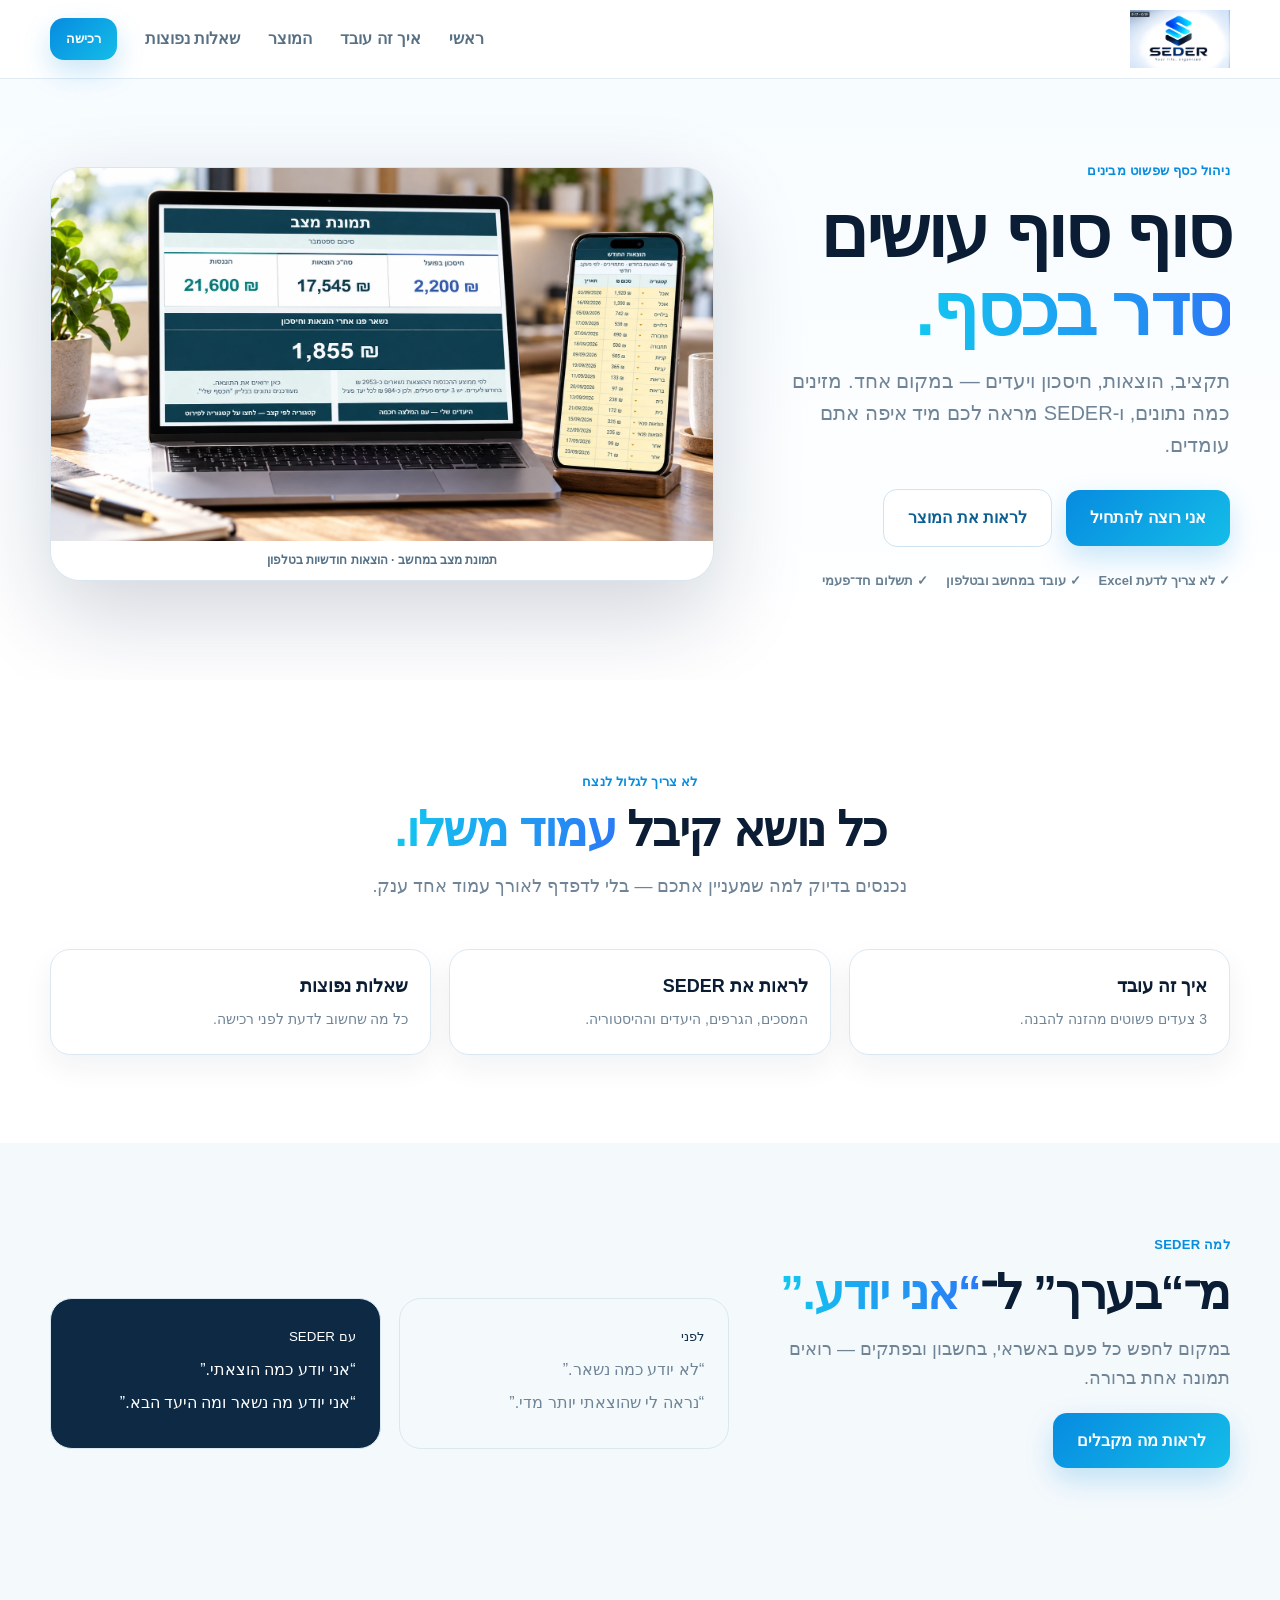
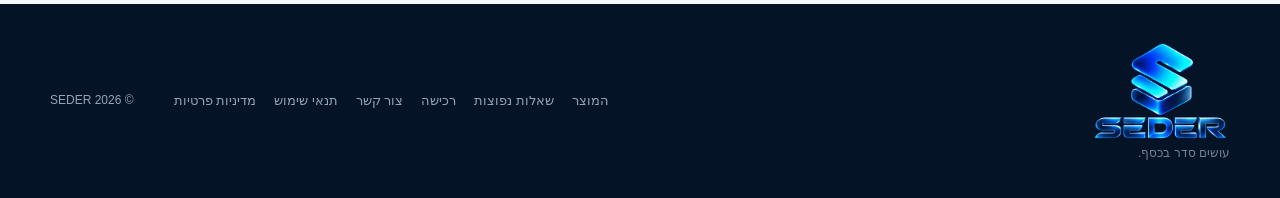
==== commit 4a45abfd: "Add files via upload" ====
--- a/index.html
+++ b/index.html
@@ -2,5 +2,5 @@
 <main>
 <section class="hero"><div class="container hero-grid"><div class="hero-copy reveal"><span class="eyebrow">ניהול כסף שפשוט מבינים</span><h1>סוף סוף עושים<br><span>סדר בכסף.</span></h1><p class="hero-lead">תקציב, הוצאות, חיסכון ויעדים — במקום אחד. מזינים כמה נתונים, ו-SEDER מראה לכם מיד איפה אתם עומדים.</p><div class="hero-actions"><a class="button" href="buy.html">אני רוצה להתחיל</a><a class="button secondary" href="product.html">לראות את המוצר</a></div><div class="trust-row"><span>✓ לא צריך לדעת Excel</span><span>✓ עובד במחשב ובטלפון</span><span>✓ תשלום חד־פעמי</span></div></div><div class="hero-visual reveal"><figure class="hero-photo"><img src="assets/screenshots/hero-workspace.webp" alt="SEDER על מחשב וטלפון"><figcaption>תמונת מצב במחשב · הוצאות חודשיות בטלפון</figcaption></figure></div></div></section>
 <section class="section"><div class="container"><div class="section-heading center reveal"><span class="eyebrow">לא צריך לגלול לנצח</span><h2>כל נושא קיבל <span>עמוד משלו.</span></h2><p>נכנסים בדיוק למה שמעניין אתכם — בלי לדפדף לאורך עמוד אחד ענק.</p></div><div class="quick-links"><a class="quick-link reveal" href="how.html"><b>איך זה עובד</b><span>3 צעדים פשוטים מהזנה להבנה.</span></a><a class="quick-link reveal" href="product.html"><b>לראות את SEDER</b><span>המסכים, הגרפים, היעדים וההיסטוריה.</span></a><a class="quick-link reveal" href="faq.html"><b>שאלות נפוצות</b><span>כל מה שחשוב לדעת לפני רכישה.</span></a></div></div></section>
-<section class="section soft"><div class="container compare-grid"><div class="section-heading reveal"><span class="eyebrow">למה SEDER</span><h2>מ־“בערך” ל־<span>“אני יודע.”</span></h2><p>במקום לחפש כל פעם באשראי, בחשבון ובפתקים — רואים תמונה אחת ברורה.</p><a class="button" href="product.html">לראות מה מקבלים</a></div><div class="compare-cards reveal"><div class="compare-card"><small>לפני</small><p>“לא יודע כמה נשאר.”</p><p>“נראה לי שהוצאתי יותר מדי.”</p></div><div class="compare-card active"><small>עם SEDER</small><p>“אני יודע כמה הוצאתי.”</p><p>“אני יודע מה נשאר ומה היעד הבא.”</p></div></div></div></section></main><footer><div class="container footer-inner"><div class="footer-brand"><img src="assets/seder-logo.png" alt="SEDER"><p>עושים סדר בכסף.</p></div><div class="footer-links"><a href="product.html">המוצר</a><a href="faq.html">שאלות נפוצות</a><a href="buy.html">רכישה</a><a href="#">צור קשר</a><a href="#">תנאי שימוש</a><a href="#">מדיניות פרטיות</a></div><div class="copyright">© 2026 SEDER</div></div></footer><div class="toast" id="toast">הרכישה תיפתח בקרוב.</div><script src="script.js"></script>
+<section class="section soft"><div class="container compare-grid"><div class="section-heading reveal"><span class="eyebrow">למה SEDER</span><h2>מ־“בערך” ל־<span>“אני יודע.”</span></h2><p>במקום לחפש כל פעם באשראי, בחשבון ובפתקים — רואים תמונה אחת ברורה.</p><a class="button" href="product.html">לראות מה מקבלים</a></div><div class="compare-cards reveal"><div class="compare-card"><small>לפני</small><p>“לא יודע כמה נשאר.”</p><p>“נראה לי שהוצאתי יותר מדי.”</p></div><div class="compare-card active"><small>עם SEDER</small><p>“אני יודע כמה הוצאתי.”</p><p>“אני יודע מה נשאר ומה היעד הבא.”</p></div></div></div></section></main><footer><div class="container footer-inner"><div class="footer-brand"><img src="assets/seder-logo-footer.png" alt="SEDER"><p>עושים סדר בכסף.</p></div><div class="footer-links"><a href="product.html">המוצר</a><a href="faq.html">שאלות נפוצות</a><a href="buy.html">רכישה</a><a href="#">צור קשר</a><a href="#">תנאי שימוש</a><a href="#">מדיניות פרטיות</a></div><div class="copyright">© 2026 SEDER</div></div></footer><div class="toast" id="toast">הרכישה תיפתח בקרוב.</div><script src="script.js"></script>
 </body></html>
--- a/styles-v4.css
+++ b/styles-v4.css
@@ -9,3 +9,22 @@
 @media(max-width:900px){.desktop-nav,.nav>.button-small{display:none}.menu-toggle{display:block;margin-inline-start:auto}.mobile-menu.open{display:grid;position:absolute;top:66px;left:14px;right:14px;background:#fff;border:1px solid var(--line);border-radius:18px;padding:12px;box-shadow:var(--shadow)}.mobile-menu a{padding:12px 14px;font-weight:800;border-radius:10px}.mobile-menu a:hover{background:#f1f7fb}.nav{height:66px}.brand img{width:128px}.hero-grid,.feature,.compare-grid,.buy-card{grid-template-columns:1fr}.feature:nth-child(even) .feature-copy{order:0}.cards-3,.steps,.benefit-grid{grid-template-columns:1fr 1fr}.buy-card{gap:32px}.buy-box{max-width:540px}.footer-inner{grid-template-columns:1fr}.hero-photo{max-width:850px;margin:auto}}
 @media(max-width:640px){.container{width:min(100% - 28px,1180px)}.section{padding:64px 0}.hero{padding:40px 0 56px}.hero-grid{display:flex;flex-direction:column;gap:24px}.hero-copy{text-align:center}.eyebrow{margin-bottom:8px}h1{font-size:43px;line-height:1.02;letter-spacing:-1.7px}h2{font-size:34px;letter-spacing:-1px}h3{font-size:26px}.hero-lead{font-size:17px;line-height:1.7;margin:auto}.hero-actions{flex-direction:column;align-items:stretch;margin:22px 0 18px}.hero-actions .button,.hero-actions .text-link{width:100%;text-align:center}.trust-row{display:grid;gap:7px;justify-content:center;text-align:center}.hero-visual{order:2;width:100%}.hero-photo{border-radius:18px}.hero-photo figcaption{font-size:10px;padding:8px}.quick-links{grid-template-columns:1fr;margin-top:26px;gap:10px}.quick-link{padding:17px}.page-hero{padding:50px 0 38px}.page-hero p{font-size:17px}.cards-3,.steps,.benefit-grid,.compare-cards{grid-template-columns:1fr}.feature{gap:22px;margin:46px 0}.feature-copy{text-align:right}.real-shot{border-radius:15px;padding:5px}.real-shot img{border-radius:10px}.buy-card{text-align:center}.buy-box{text-align:right;padding:22px}.buy-card h2{font-size:34px}.footer-links{gap:12px 16px}.footer-brand{text-align:center}.footer-brand img{margin:auto}.copyright{text-align:center}.mobile-menu{direction:rtl}}
 @media(prefers-reduced-motion:reduce){*{transition:none!important}.reveal{opacity:1;transform:none}}
+
+/* V5 logo treatment */
+.brand{display:flex;align-items:center;flex:0 0 auto;height:100%}
+.brand img{width:auto!important;height:58px;max-width:170px;object-fit:contain;object-position:center;display:block}
+.buy-brand{display:flex;justify-content:center;align-items:center;min-height:96px}
+.buy-brand img{width:auto!important;height:92px;max-width:210px;object-fit:contain;object-position:center;display:block}
+.footer-brand{display:flex;flex-direction:column;align-items:flex-start;justify-content:center;gap:4px}
+.footer-brand img{width:auto!important;height:104px;max-width:210px;object-fit:contain;object-position:center;display:block;filter:none!important}
+.footer-brand p{margin-top:-2px}
+@media(max-width:900px){
+  .brand img{height:48px;max-width:142px}
+  .footer-brand{align-items:center}
+  .footer-brand img{height:96px;max-width:190px;margin:auto}
+}
+@media(max-width:640px){
+  .brand img{height:44px;max-width:132px}
+  .buy-brand img{height:82px;max-width:180px}
+  .footer-brand img{height:90px;max-width:180px}
+}
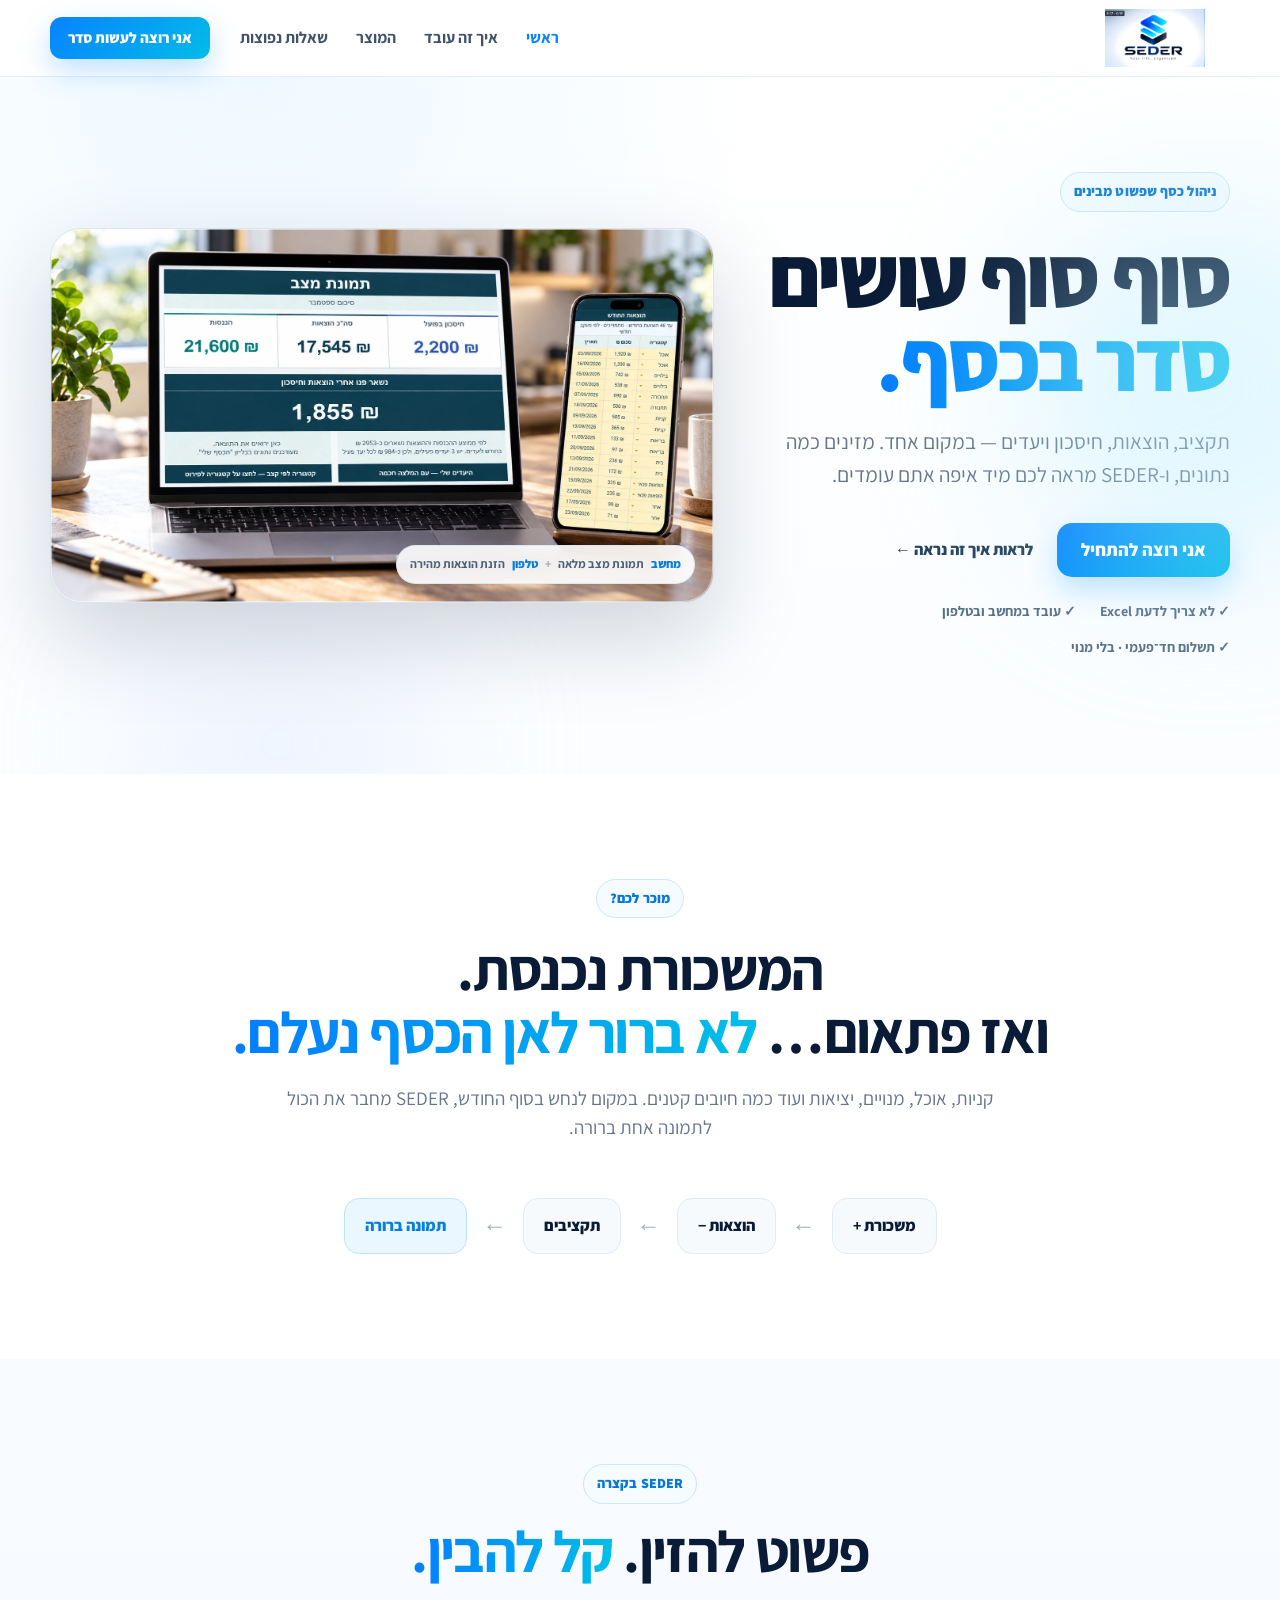
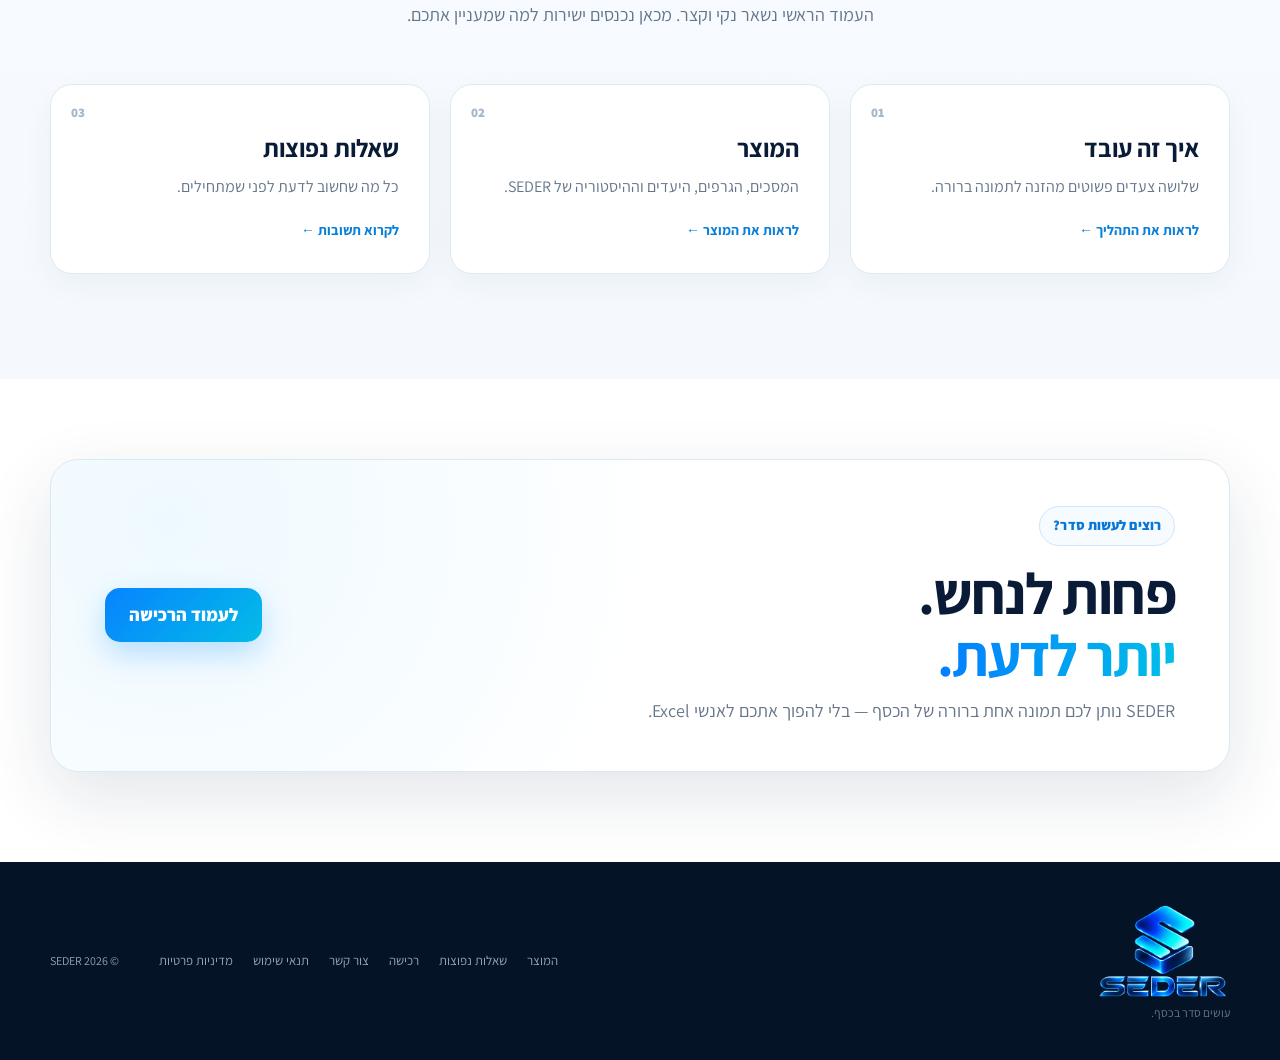
==== commit ee142b87: "Add files via upload" ====
--- a/index.html
+++ b/index.html
@@ -1,6 +1,91 @@
-<!doctype html><html lang="he" dir="rtl"><head><meta charset="utf-8"><meta name="viewport" content="width=device-width,initial-scale=1"><meta name="theme-color" content="#f7fbff"><meta name="description" content="SEDER עושה סדר בכסף — תקציב, הוצאות, חיסכון ויעדים במקום אחד."><title>SEDER — עושים סדר בכסף</title><link rel="stylesheet" href="styles-v4.css"></head><body><header class="site-header"><div class="container nav"><a class="brand" href="index.html"><img src="assets/seder-logo.png" alt="SEDER"></a><nav class="desktop-nav"><a href="index.html">ראשי</a><a href="how.html">איך זה עובד</a><a href="product.html">המוצר</a><a href="faq.html">שאלות נפוצות</a></nav><a class="button button-small" href="buy.html">רכישה</a><button class="menu-toggle" aria-label="תפריט">☰</button><div class="mobile-menu"><a href="index.html">ראשי</a><a href="how.html">איך זה עובד</a><a href="product.html">המוצר</a><a href="faq.html">שאלות נפוצות</a><a href="buy.html">רכישה</a></div></div></header>
+<!doctype html>
+<html lang="he" dir="rtl">
+<head>
+  <meta charset="utf-8">
+  <meta name="viewport" content="width=device-width,initial-scale=1">
+  <meta name="theme-color" content="#f7fbff">
+  <meta name="description" content="SEDER עושה סדר בכסף — תקציב, הוצאות, חיסכון ויעדים במקום אחד.">
+  <title>SEDER — עושים סדר בכסף</title>
+  <link rel="stylesheet" href="styles-v6.css">
+</head>
+<body>
+<header class="site-header">
+  <div class="container nav">
+    <a class="brand" href="index.html" aria-label="SEDER"><img src="assets/seder-logo.png" alt="SEDER"></a>
+    <nav class="desktop-nav" aria-label="ניווט ראשי">
+      <a class="active" href="index.html">ראשי</a>
+      <a href="how.html">איך זה עובד</a>
+      <a href="product.html">המוצר</a>
+      <a href="faq.html">שאלות נפוצות</a>
+    </nav>
+    <a class="button button-small" href="buy.html">אני רוצה לעשות סדר</a>
+    <button class="menu-toggle" aria-label="פתיחת תפריט" aria-expanded="false">☰</button>
+    <div class="mobile-menu">
+      <a href="index.html">ראשי</a><a href="how.html">איך זה עובד</a><a href="product.html">המוצר</a><a href="faq.html">שאלות נפוצות</a><a href="buy.html">רכישה</a>
+    </div>
+  </div>
+</header>
 <main>
-<section class="hero"><div class="container hero-grid"><div class="hero-copy reveal"><span class="eyebrow">ניהול כסף שפשוט מבינים</span><h1>סוף סוף עושים<br><span>סדר בכסף.</span></h1><p class="hero-lead">תקציב, הוצאות, חיסכון ויעדים — במקום אחד. מזינים כמה נתונים, ו-SEDER מראה לכם מיד איפה אתם עומדים.</p><div class="hero-actions"><a class="button" href="buy.html">אני רוצה להתחיל</a><a class="button secondary" href="product.html">לראות את המוצר</a></div><div class="trust-row"><span>✓ לא צריך לדעת Excel</span><span>✓ עובד במחשב ובטלפון</span><span>✓ תשלום חד־פעמי</span></div></div><div class="hero-visual reveal"><figure class="hero-photo"><img src="assets/screenshots/hero-workspace.webp" alt="SEDER על מחשב וטלפון"><figcaption>תמונת מצב במחשב · הוצאות חודשיות בטלפון</figcaption></figure></div></div></section>
-<section class="section"><div class="container"><div class="section-heading center reveal"><span class="eyebrow">לא צריך לגלול לנצח</span><h2>כל נושא קיבל <span>עמוד משלו.</span></h2><p>נכנסים בדיוק למה שמעניין אתכם — בלי לדפדף לאורך עמוד אחד ענק.</p></div><div class="quick-links"><a class="quick-link reveal" href="how.html"><b>איך זה עובד</b><span>3 צעדים פשוטים מהזנה להבנה.</span></a><a class="quick-link reveal" href="product.html"><b>לראות את SEDER</b><span>המסכים, הגרפים, היעדים וההיסטוריה.</span></a><a class="quick-link reveal" href="faq.html"><b>שאלות נפוצות</b><span>כל מה שחשוב לדעת לפני רכישה.</span></a></div></div></section>
-<section class="section soft"><div class="container compare-grid"><div class="section-heading reveal"><span class="eyebrow">למה SEDER</span><h2>מ־“בערך” ל־<span>“אני יודע.”</span></h2><p>במקום לחפש כל פעם באשראי, בחשבון ובפתקים — רואים תמונה אחת ברורה.</p><a class="button" href="product.html">לראות מה מקבלים</a></div><div class="compare-cards reveal"><div class="compare-card"><small>לפני</small><p>“לא יודע כמה נשאר.”</p><p>“נראה לי שהוצאתי יותר מדי.”</p></div><div class="compare-card active"><small>עם SEDER</small><p>“אני יודע כמה הוצאתי.”</p><p>“אני יודע מה נשאר ומה היעד הבא.”</p></div></div></div></section></main><footer><div class="container footer-inner"><div class="footer-brand"><img src="assets/seder-logo-footer.png" alt="SEDER"><p>עושים סדר בכסף.</p></div><div class="footer-links"><a href="product.html">המוצר</a><a href="faq.html">שאלות נפוצות</a><a href="buy.html">רכישה</a><a href="#">צור קשר</a><a href="#">תנאי שימוש</a><a href="#">מדיניות פרטיות</a></div><div class="copyright">© 2026 SEDER</div></div></footer><div class="toast" id="toast">הרכישה תיפתח בקרוב.</div><script src="script.js"></script>
-</body></html>+  <section class="hero">
+    <div class="hero-glow glow-one"></div><div class="hero-glow glow-two"></div>
+    <div class="container hero-grid">
+      <div class="hero-copy reveal">
+        <span class="eyebrow">ניהול כסף שפשוט מבינים</span>
+        <h1>סוף סוף עושים<br><span>סדר בכסף.</span></h1>
+        <p class="hero-lead">תקציב, הוצאות, חיסכון ויעדים — במקום אחד. מזינים כמה נתונים, ו-SEDER מראה לכם מיד איפה אתם עומדים.</p>
+        <div class="hero-actions">
+          <a class="button" href="buy.html">אני רוצה להתחיל</a>
+          <a class="text-link" href="product.html">לראות איך זה נראה <span>←</span></a>
+        </div>
+        <div class="trust-row"><span>✓ לא צריך לדעת Excel</span><span>✓ עובד במחשב ובטלפון</span><span>✓ תשלום חד־פעמי · בלי מנוי</span></div>
+      </div>
+      <div class="hero-visual reveal">
+        <figure class="hero-photo">
+          <img src="assets/screenshots/hero-workspace.webp" alt="SEDER על מחשב וטלפון בסביבת עבודה">
+          <figcaption><span>מחשב</span> תמונת מצב מלאה <b>+</b> <span>טלפון</span> הזנת הוצאות מהירה</figcaption>
+        </figure>
+      </div>
+    </div>
+  </section>
+
+  <section class="pain section">
+    <div class="container narrow center reveal">
+      <span class="eyebrow">מוכר לכם?</span>
+      <h2>המשכורת נכנסת.<br>ואז פתאום… <span>לא ברור לאן הכסף נעלם.</span></h2>
+      <p>קניות, אוכל, מנויים, יציאות ועוד כמה חיובים קטנים. במקום לנחש בסוף החודש, SEDER מחבר את הכול לתמונה אחת ברורה.</p>
+    </div>
+    <div class="container pain-flow reveal"><div>משכורת <b>+</b></div><i>←</i><div>הוצאות <b>−</b></div><i>←</i><div>תקציבים</div><i>←</i><div class="accent">תמונה ברורה</div></div>
+  </section>
+
+  <section class="section soft home-paths">
+    <div class="container">
+      <div class="section-heading center reveal">
+        <span class="eyebrow">SEDER בקצרה</span>
+        <h2>פשוט להזין. <span>קל להבין.</span></h2>
+        <p>העמוד הראשי נשאר נקי וקצר. מכאן נכנסים ישירות למה שמעניין אתכם.</p>
+      </div>
+      <div class="home-cards">
+        <a class="home-card reveal" href="how.html"><span>01</span><h3>איך זה עובד</h3><p>שלושה צעדים פשוטים מהזנה לתמונה ברורה.</p><b>לראות את התהליך ←</b></a>
+        <a class="home-card reveal" href="product.html"><span>02</span><h3>המוצר</h3><p>המסכים, הגרפים, היעדים וההיסטוריה של SEDER.</p><b>לראות את המוצר ←</b></a>
+        <a class="home-card reveal" href="faq.html"><span>03</span><h3>שאלות נפוצות</h3><p>כל מה שחשוב לדעת לפני שמתחילים.</p><b>לקרוא תשובות ←</b></a>
+      </div>
+    </div>
+  </section>
+
+  <section class="section home-cta">
+    <div class="container home-cta-box reveal">
+      <div><span class="eyebrow">רוצים לעשות סדר?</span><h2>פחות לנחש.<br><span>יותר לדעת.</span></h2><p>SEDER נותן לכם תמונה אחת ברורה של הכסף — בלי להפוך אתכם לאנשי Excel.</p></div>
+      <a class="button" href="buy.html">לעמוד הרכישה</a>
+    </div>
+  </section>
+</main>
+<footer>
+  <div class="container footer-inner">
+    <div class="footer-brand"><img src="assets/seder-logo-footer.png" alt="SEDER"><p>עושים סדר בכסף.</p></div>
+    <div class="footer-links"><a href="product.html">המוצר</a><a href="faq.html">שאלות נפוצות</a><a href="buy.html">רכישה</a><a href="#">צור קשר</a><a href="#">תנאי שימוש</a><a href="#">מדיניות פרטיות</a></div>
+    <div class="copyright">© 2026 SEDER</div>
+  </div>
+</footer>
+<div class="toast" id="toast">הרכישה תיפתח בקרוב.</div>
+<script src="script.js"></script>
+</body></html>
--- a/styles-v6.css
+++ b/styles-v6.css
@@ -0,0 +1,21 @@
+@import url('https://fonts.googleapis.com/css2?family=Assistant:wght@400;500;600;700;800&display=swap');
+:root{--navy:#091b36;--navy-2:#132a4a;--blue:#128bff;--blue-2:#00c7ff;--soft:#f5f9fd;--line:#dfe9f3;--muted:#65758a;--green:#22aa73;--yellow:#fff4cb;--shadow:0 24px 70px rgba(19,42,74,.12)}
+*{box-sizing:border-box}html{scroll-behavior:smooth}body{margin:0;font-family:"Assistant",Arial,sans-serif;color:var(--navy);background:#fff;line-height:1.55}a{text-decoration:none;color:inherit}img{max-width:100%;display:block}.container{width:min(1180px,calc(100% - 40px));margin:auto}.narrow{max-width:850px}.center{text-align:center}.section{padding:105px 0}.soft{background:linear-gradient(180deg,#f8fbff 0%,#f5f9fd 100%)}
+span.eyebrow,.eyebrow{display:inline-flex;align-items:center;gap:8px;padding:8px 13px;border:1px solid #cfe6fb;background:#f5fbff;border-radius:999px;color:#0877d7;font-size:14px;font-weight:800;letter-spacing:.1px}.eyebrow.light{color:#96d7ff;border-color:rgba(255,255,255,.15);background:rgba(255,255,255,.08)}
+h1,h2,h3,p{margin-top:0}h1{font-size:clamp(52px,7vw,86px);line-height:.98;letter-spacing:-3px;margin:22px 0 24px;font-weight:800}h1 span,h2 span{background:linear-gradient(90deg,#047dff,#00bfe8);-webkit-background-clip:text;background-clip:text;color:transparent}h2{font-size:clamp(36px,5vw,58px);line-height:1.08;letter-spacing:-1.6px;margin:16px 0 18px}h3{font-size:25px;margin-bottom:8px}p{color:var(--muted)}
+.button{display:inline-flex;align-items:center;justify-content:center;min-height:54px;padding:0 24px;border:0;border-radius:15px;background:linear-gradient(135deg,#0783ff,#03bce8);box-shadow:0 12px 30px rgba(0,139,255,.25);color:#fff;font-family:inherit;font-weight:800;font-size:18px;cursor:pointer;transition:.25s}.button:hover{transform:translateY(-2px);box-shadow:0 16px 36px rgba(0,139,255,.32)}.button-small{min-height:42px;padding:0 18px;border-radius:12px;font-size:15px}.button.secondary{background:#fff;color:#087fd9;border:1px solid #cfe3f0;box-shadow:none}.full{width:100%}
+.site-header{position:sticky;top:0;z-index:50;background:rgba(255,255,255,.88);backdrop-filter:blur(18px);border-bottom:1px solid rgba(221,232,243,.75)}.nav{height:76px;display:flex;align-items:center;gap:30px;position:relative}.brand{margin-left:auto;width:150px;height:60px;display:flex;align-items:center;justify-content:center;overflow:visible}.brand img{width:auto;height:58px;max-width:150px;object-fit:contain}.desktop-nav{display:flex;gap:28px;font-weight:700;color:#40536b}.desktop-nav a:hover,.desktop-nav a.active{color:#0783ff}.menu-toggle{display:none;background:none;border:0;font-size:28px;color:var(--navy);padding:8px}.mobile-menu{display:none}
+.hero{position:relative;overflow:hidden;padding:95px 0 115px;background:radial-gradient(circle at 20% 0%,#eef9ff 0,transparent 40%),linear-gradient(180deg,#fff 0,#fbfdff 100%)}.hero-grid{display:grid;grid-template-columns:.82fr 1.18fr;gap:54px;align-items:center}.hero-lead{font-size:21px;max-width:610px}.hero-actions{display:flex;align-items:center;gap:24px;margin:32px 0 24px}.text-link{font-weight:800;color:#25435f}.trust-row{display:flex;flex-wrap:wrap;gap:14px 24px;color:#577087;font-size:14px;font-weight:700}.hero-visual{position:relative}.hero-photo{margin:0;position:relative;border-radius:30px;overflow:hidden;background:#edf5fb;border:1px solid #d8e6f1;box-shadow:0 34px 90px rgba(9,27,54,.18)}.hero-photo:after{content:"";position:absolute;inset:0;pointer-events:none;box-shadow:inset 0 0 0 1px rgba(255,255,255,.48);border-radius:30px}.hero-photo img{width:100%;aspect-ratio:16/9;object-fit:cover;object-position:center}.hero-photo figcaption{position:absolute;right:18px;bottom:18px;display:flex;align-items:center;gap:7px;padding:9px 13px;border-radius:999px;background:rgba(255,255,255,.91);backdrop-filter:blur(12px);border:1px solid rgba(220,231,241,.9);font-size:12px;font-weight:700;color:#496178;box-shadow:0 12px 26px rgba(8,29,52,.12)}.hero-photo figcaption span{color:#087fd9;font-weight:800}.hero-photo figcaption b{color:#9aabba}.hero-glow{position:absolute;border-radius:50%;filter:blur(80px);opacity:.4}.glow-one{width:380px;height:380px;background:#b8edff;right:-120px;top:120px}.glow-two{width:300px;height:300px;background:#dbe8ff;left:10%;bottom:-120px}
+.pain{background:#fff}.pain h2{max-width:850px;margin:20px auto}.pain p{font-size:19px;max-width:720px;margin:0 auto}.pain-flow{display:flex;align-items:center;justify-content:center;gap:16px;margin-top:55px;flex-wrap:wrap}.pain-flow div{padding:15px 20px;background:#f7fafc;border:1px solid #e2eaf2;border-radius:15px;font-weight:800}.pain-flow div.accent{background:#eaf7ff;color:#087fdb;border-color:#bfe5fb}.pain-flow i{font-style:normal;color:#9eb0c2;font-size:24px}
+.section-heading{max-width:760px;margin-bottom:55px}.section-heading.center{margin-left:auto;margin-right:auto}.section-heading p{font-size:18px}.home-cards{display:grid;grid-template-columns:repeat(3,1fr);gap:20px}.home-card{position:relative;background:#fff;border:1px solid #e0eaf3;border-radius:22px;padding:30px;box-shadow:0 10px 30px rgba(21,50,80,.05);transition:.25s}.home-card:hover{transform:translateY(-4px);box-shadow:0 22px 45px rgba(21,50,80,.1)}.home-card>span{position:absolute;left:20px;top:18px;color:#a5b8ca;font-size:13px;font-weight:800}.home-card h3{margin-top:14px}.home-card p{margin-bottom:18px}.home-card b{color:#087fd9;font-size:14px}.home-cta{padding-top:80px;padding-bottom:90px}.home-cta-box{display:grid;grid-template-columns:1fr auto;align-items:center;gap:50px;padding:46px 54px;border:1px solid #dce8f2;border-radius:28px;background:radial-gradient(circle at 10% 20%,#eef9ff,transparent 45%),#fff;box-shadow:var(--shadow)}.home-cta-box h2{margin-bottom:10px}.home-cta-box p{font-size:18px;max-width:650px;margin-bottom:0}
+.page-hero{position:relative;overflow:hidden;padding:88px 0 72px;background:radial-gradient(circle at 20% 0%,#eef9ff 0,transparent 40%),linear-gradient(180deg,#fff 0,#fbfdff 100%);text-align:center}.page-hero p{font-size:19px;max-width:720px;margin:0 auto}.page-hero h1{font-size:clamp(48px,6vw,72px)}
+.steps{display:grid;grid-template-columns:repeat(3,1fr);gap:20px}.step{position:relative;background:#fff;border:1px solid #e0eaf3;border-radius:22px;padding:30px;box-shadow:0 10px 30px rgba(21,50,80,.05)}.step>span{position:absolute;left:20px;top:18px;color:#a5b8ca;font-size:13px;font-weight:800}.step-icon{width:52px;height:52px;border-radius:15px;background:#eff8ff;display:grid;place-items:center;font-size:24px;margin-bottom:24px}.step p{margin-bottom:0}.cards-3{display:grid;grid-template-columns:repeat(3,1fr);gap:20px}.card{background:#fff;border:1px solid #e0eaf3;border-radius:22px;padding:30px;box-shadow:0 10px 30px rgba(21,50,80,.05)}.card .num{color:#0992f4;font-size:13px;font-weight:800}.card p{margin-bottom:0}
+.feature{display:grid;grid-template-columns:.62fr 1.38fr;gap:58px;align-items:center;margin:82px 0}.feature-copy{max-width:410px}.feature-copy h3{font-size:38px;margin:4px 0 12px}.feature-copy p{font-size:17px;line-height:1.7}.feature-copy ul{list-style:none;padding:0;margin:22px 0 0}.feature-copy li{margin:10px 0;font-weight:700;color:#40576d}.feature-copy li:before{content:"✓";color:#108af4;margin-left:8px}.real-shot{margin:0;background:#fff;border:1px solid #dbe7f0;border-radius:22px;padding:7px;box-shadow:0 26px 70px rgba(19,42,74,.1);overflow:hidden}.real-shot img{width:100%;aspect-ratio:4/3;object-fit:cover;object-position:center top;border-radius:15px}.real-shot figcaption{padding:10px 8px 3px;color:#718397;font-size:12px;font-weight:700;text-align:center}.benefit-grid{display:grid;grid-template-columns:repeat(3,1fr);gap:18px}.benefit{background:#fff;border:1px solid #e2ebf3;border-radius:20px;padding:26px}.benefit i{font-style:normal;width:48px;height:48px;border-radius:14px;background:#eef8ff;color:#1187ec;display:grid;place-items:center;font-size:22px;margin-bottom:18px}.benefit p{margin-bottom:0}
+.compare-grid{display:grid;grid-template-columns:.75fr 1.25fr;gap:70px;align-items:center}.compare-cards{display:grid;grid-template-columns:1fr 1fr;gap:16px}.compare-card{border-radius:22px;padding:28px}.compare-card small{font-weight:800}.compare-card p{font-weight:700;font-size:18px;margin:20px 0}.compare-card{background:#f3f5f7;border:1px solid #e3e7eb}.compare-card.active{background:linear-gradient(155deg,#0c84ff,#0067cf);color:#fff;box-shadow:0 18px 45px rgba(0,119,225,.22)}.compare-card.active p,.compare-card.active small{color:#fff}
+.accordion{max-width:850px;margin:auto}.accordion details{background:#fff;border:1px solid #e0eaf2;border-radius:16px;margin-bottom:12px;padding:0 20px}.accordion summary{list-style:none;cursor:pointer;font-weight:800;padding:20px 30px 20px 0;position:relative}.accordion summary::-webkit-details-marker{display:none}.accordion summary:before{content:"+";position:absolute;right:0;top:18px;width:24px;height:24px;border-radius:8px;background:#edf7ff;color:#087fd9;display:grid;place-items:center}.accordion details[open] summary:before{content:"−"}.accordion details p{padding:0 0 20px;margin:0}
+.buy-section{background:#07182f;color:#fff;position:relative;overflow:hidden}.buy-section:before{content:"";position:absolute;width:600px;height:600px;border-radius:50%;background:#0e8dff;filter:blur(160px);opacity:.18;left:-150px;top:-250px}.buy-card{position:relative;display:grid;grid-template-columns:1fr 430px;gap:80px;align-items:center}.buy-card h2{font-size:52px;color:#fff}.buy-card p{color:#aebdd0;font-size:19px}.buy-box{background:#fff;color:var(--navy);border-radius:24px;padding:28px;box-shadow:0 25px 70px rgba(0,0,0,.22);border:1px solid rgba(255,255,255,.25)}.buy-brand{display:flex;align-items:center;justify-content:center;min-height:90px;margin-bottom:8px}.buy-brand img{width:auto;height:88px;max-width:210px;object-fit:contain}.buy-box ul{list-style:none;padding:0;margin:18px 0}.buy-box li{padding:7px 0;font-weight:700}.price{border-block:1px solid #e8eef4;padding:15px 0;margin:14px 0 18px}.price strong{font-size:38px;color:#087fd9}.price del{color:#98a9b9;font-weight:700;margin-right:10px}.purchase-trust{display:flex;justify-content:center;flex-wrap:wrap;gap:8px 14px;margin-top:13px;color:#718397;font-size:11px;font-weight:700}
+footer{padding:38px 0;background:#051327;color:#91a5ba}.footer-inner{display:grid;grid-template-columns:1fr auto auto;gap:40px;align-items:center}.footer-brand{display:flex;flex-direction:column;align-items:flex-start;gap:4px}.footer-brand img{width:auto;height:100px;max-width:190px;object-fit:contain}.footer-brand p{font-size:12px;margin:0}.footer-links{display:flex;gap:20px;flex-wrap:wrap;font-size:13px}.footer-links a:hover{color:#fff}.copyright{font-size:12px}
+.reveal{opacity:0;transform:translateY(22px);transition:opacity .7s ease,transform .7s ease}.reveal.visible{opacity:1;transform:none}.toast{position:fixed;left:50%;bottom:24px;transform:translate(-50%,30px);background:#0a1d38;color:#fff;padding:14px 20px;border-radius:14px;box-shadow:0 15px 50px rgba(0,0,0,.25);opacity:0;pointer-events:none;transition:.3s;z-index:100;font-size:14px}.toast.show{opacity:1;transform:translate(-50%,0)}
+@media(max-width:980px){.desktop-nav,.nav>.button-small{display:none}.menu-toggle{display:block;margin-inline-start:auto}.mobile-menu.open{display:grid;position:absolute;top:66px;left:12px;right:12px;background:#fff;border:1px solid #dfe9f3;border-radius:18px;padding:12px;box-shadow:var(--shadow);z-index:80}.mobile-menu a{padding:12px 14px;font-weight:800;border-radius:10px}.mobile-menu a:hover{background:#f1f7fb}.nav{height:66px}.brand{width:128px;height:54px}.brand img{height:48px;max-width:128px}.hero-grid,.feature,.compare-grid,.buy-card{grid-template-columns:1fr}.hero-visual{margin-top:8px}.feature-copy{max-width:680px}.steps,.cards-3,.benefit-grid,.home-cards{grid-template-columns:1fr 1fr}.buy-card{gap:35px}.buy-box{max-width:520px}.footer-inner{grid-template-columns:1fr}.footer-brand{align-items:center}.footer-links{justify-content:center}.copyright{text-align:center}.home-cta-box{grid-template-columns:1fr}}
+@media(max-width:640px){.container{width:min(100% - 28px,1180px)}.section{padding:70px 0}.hero{padding:42px 0 62px}.hero-grid{display:flex;flex-direction:column;gap:28px}.hero-copy{text-align:center;width:100%}.hero-copy .eyebrow{margin-bottom:4px}h1{font-size:46px;line-height:1.01;letter-spacing:-1.8px;margin:18px 0 20px}h2{font-size:36px;letter-spacing:-1px}.hero-lead{font-size:18px;line-height:1.65;margin-inline:auto;max-width:95%}.hero-actions{display:grid;grid-template-columns:1fr;gap:12px;margin:24px 0 20px}.hero-actions .button,.hero-actions .text-link{width:100%;text-align:center}.trust-row{display:grid;gap:8px;justify-content:center;text-align:center}.hero-visual{order:2;width:100%;margin-top:4px}.hero-photo{border-radius:20px}.hero-photo:after{border-radius:20px}.hero-photo figcaption{right:8px;left:8px;bottom:8px;justify-content:center;font-size:10px;padding:7px 9px}.pain h2{font-size:34px}.pain p{font-size:17px}.pain-flow{gap:9px;margin-top:34px}.pain-flow i{font-size:18px}.pain-flow div{padding:11px 14px;font-size:14px}.steps,.cards-3,.benefit-grid,.home-cards,.compare-cards{grid-template-columns:1fr}.home-cta{padding-top:55px}.home-cta-box{padding:30px 22px;gap:24px;text-align:center}.page-hero{padding:54px 0 44px}.page-hero h1{font-size:46px}.page-hero p{font-size:17px}.feature{gap:24px;margin:56px 0}.feature-copy{text-align:right}.feature-copy h3{font-size:32px}.real-shot{border-radius:16px;padding:5px}.real-shot img{border-radius:11px}.buy-card{text-align:center}.buy-card h2{font-size:38px}.buy-box{text-align:right;padding:22px}.buy-brand img{height:78px}.footer-brand img{height:88px;max-width:170px}.footer-links{gap:12px 18px}.mobile-menu{direction:rtl}}
+@media(prefers-reduced-motion:reduce){*{scroll-behavior:auto!important;transition:none!important}.reveal{opacity:1;transform:none}}
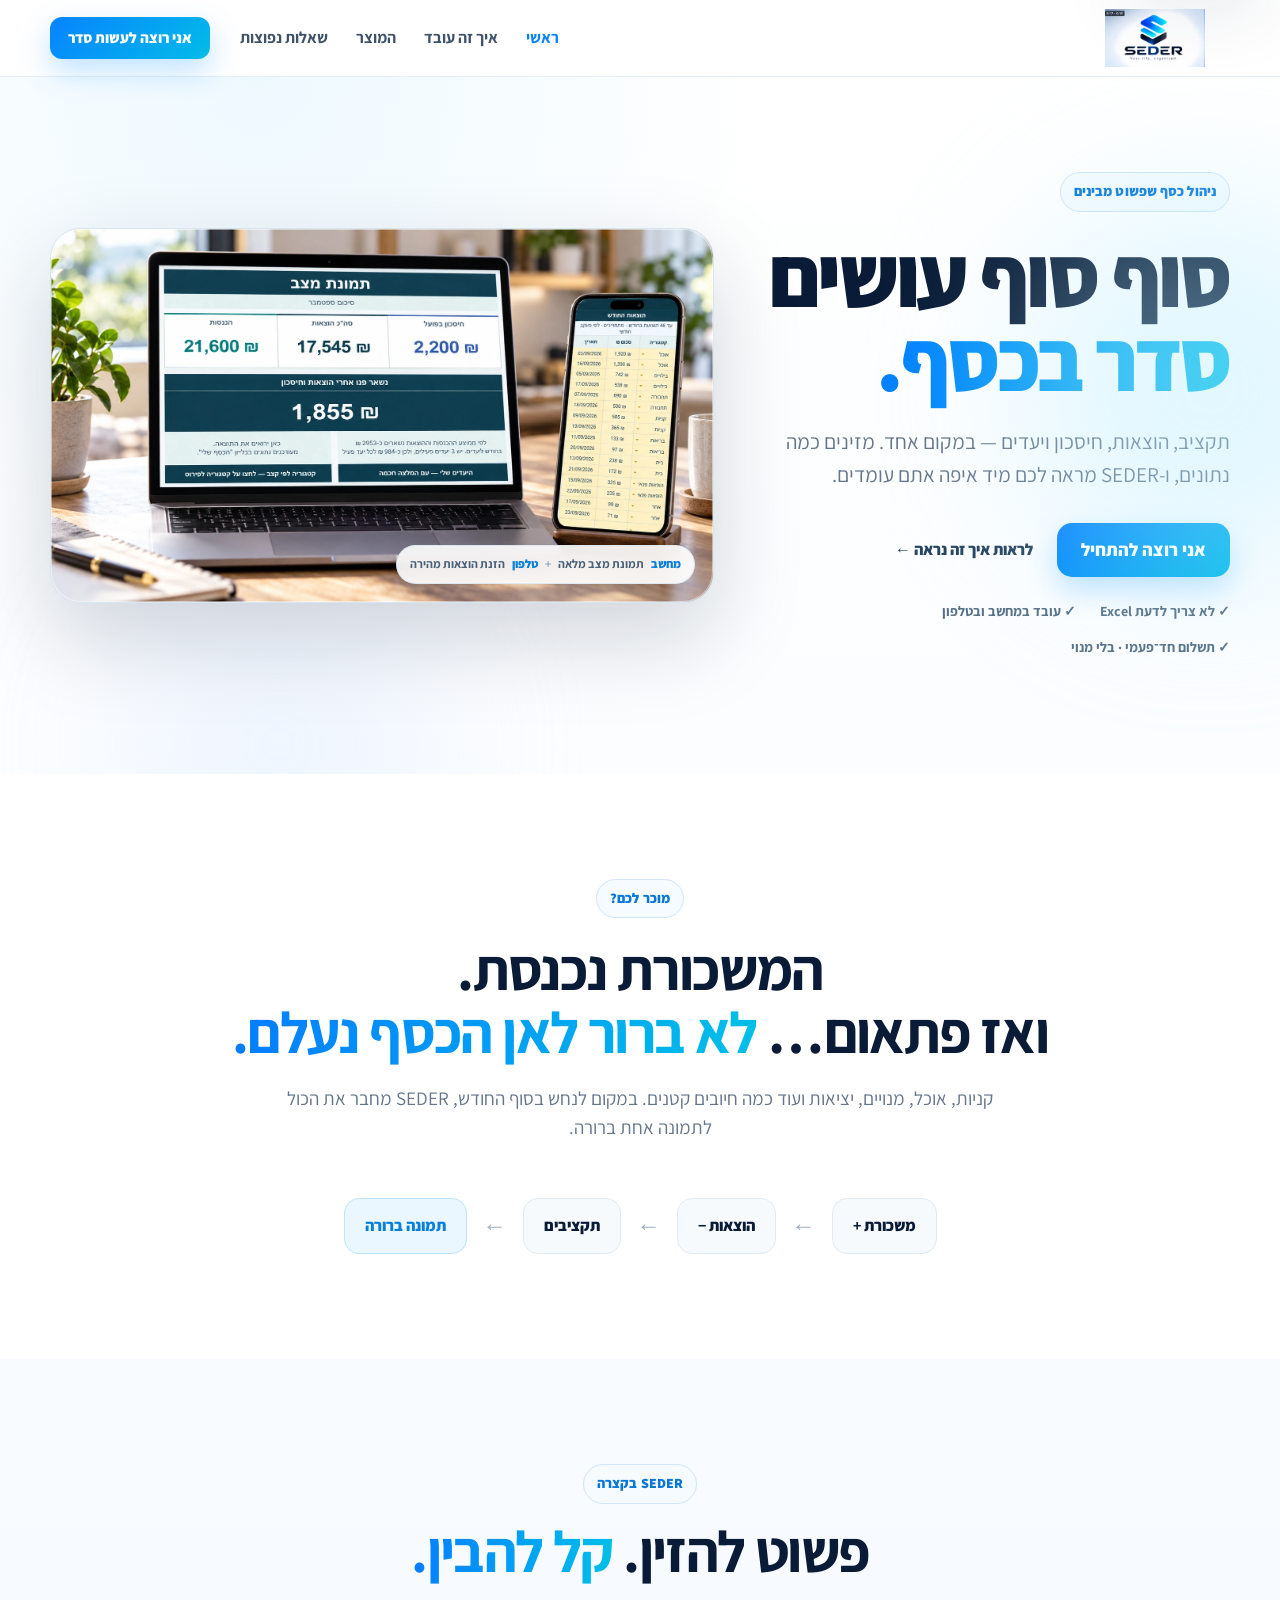
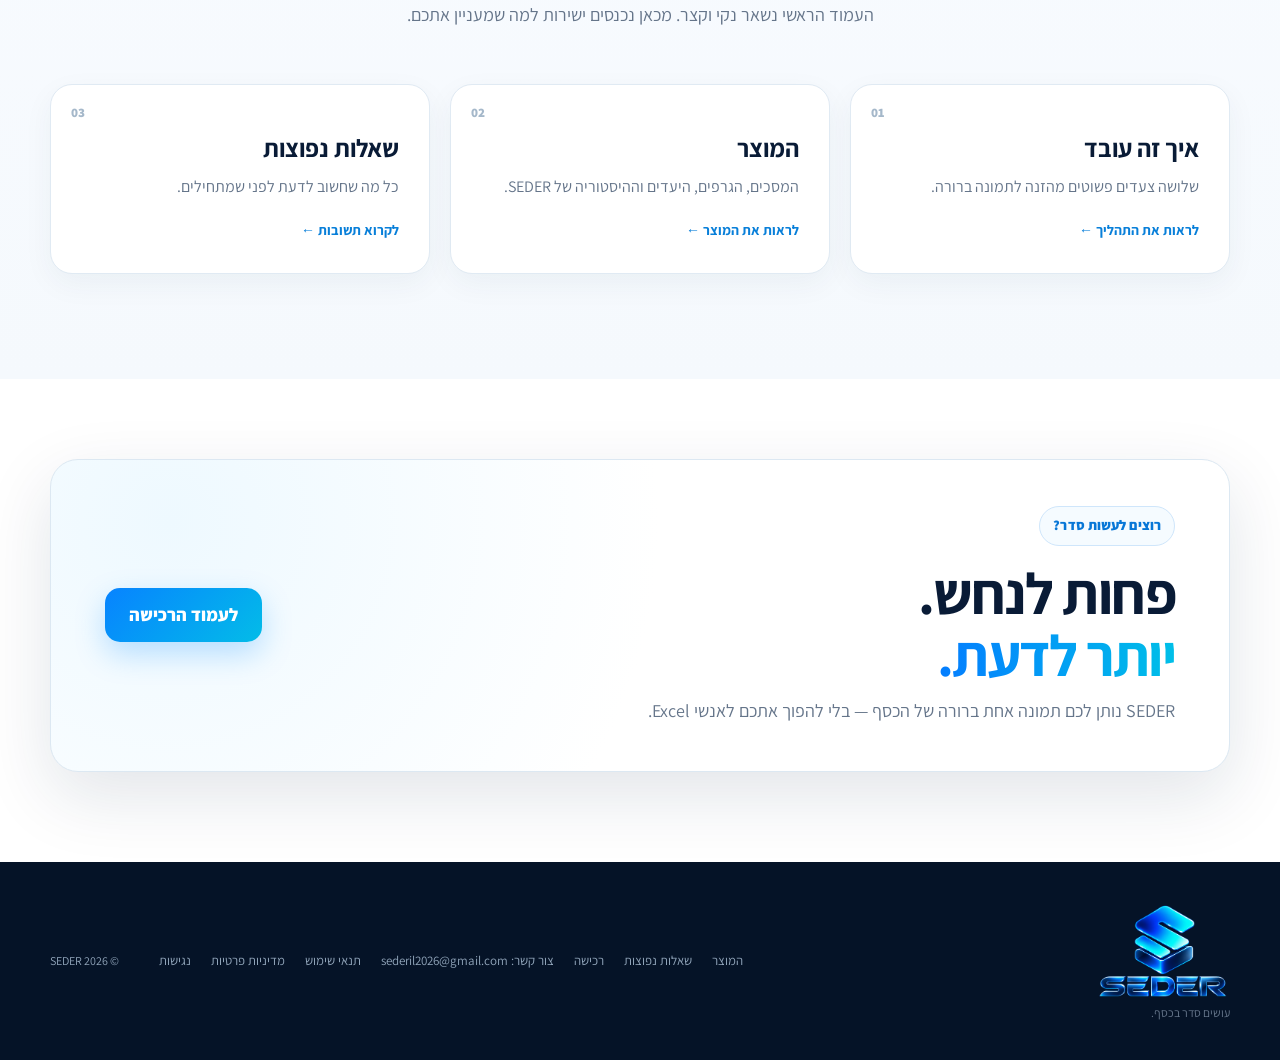
==== commit d7a36585: "Add files via upload" ====
--- a/index.html
+++ b/index.html
@@ -8,24 +8,24 @@
   <title>SEDER — עושים סדר בכסף</title>
   <link rel="stylesheet" href="styles-v6.css">
 </head>
-<body>
+<body><a class="skip-link" href="#main-content">דלגו לתוכן הראשי</a>
 <header class="site-header">
   <div class="container nav">
     <a class="brand" href="index.html" aria-label="SEDER"><img src="assets/seder-logo.png" alt="SEDER"></a>
     <nav class="desktop-nav" aria-label="ניווט ראשי">
-      <a class="active" href="index.html">ראשי</a>
+      <a class="active" aria-current="page" href="index.html">ראשי</a>
       <a href="how.html">איך זה עובד</a>
       <a href="product.html">המוצר</a>
       <a href="faq.html">שאלות נפוצות</a>
     </nav>
     <a class="button button-small" href="buy.html">אני רוצה לעשות סדר</a>
     <button class="menu-toggle" aria-label="פתיחת תפריט" aria-expanded="false">☰</button>
-    <div class="mobile-menu">
+    <div class="mobile-menu" id="mobile-menu">
       <a href="index.html">ראשי</a><a href="how.html">איך זה עובד</a><a href="product.html">המוצר</a><a href="faq.html">שאלות נפוצות</a><a href="buy.html">רכישה</a>
     </div>
   </div>
 </header>
-<main>
+<main id="main-content">
   <section class="hero">
     <div class="hero-glow glow-one"></div><div class="hero-glow glow-two"></div>
     <div class="container hero-grid">
@@ -82,7 +82,7 @@
 <footer>
   <div class="container footer-inner">
     <div class="footer-brand"><img src="assets/seder-logo-footer.png" alt="SEDER"><p>עושים סדר בכסף.</p></div>
-    <div class="footer-links"><a href="product.html">המוצר</a><a href="faq.html">שאלות נפוצות</a><a href="buy.html">רכישה</a><a href="#">צור קשר</a><a href="#">תנאי שימוש</a><a href="#">מדיניות פרטיות</a></div>
+    <div class="footer-links"><a href="product.html">המוצר</a><a href="faq.html">שאלות נפוצות</a><a href="buy.html">רכישה</a><a class="footer-contact" href="mailto:sederil2026@gmail.com">צור קשר: sederil2026@gmail.com</a><a href="terms.html">תנאי שימוש</a><a href="privacy.html">מדיניות פרטיות</a><a href="accessibility.html">נגישות</a></div>
     <div class="copyright">© 2026 SEDER</div>
   </div>
 </footer>
--- a/styles-v6.css
+++ b/styles-v6.css
@@ -19,3 +19,11 @@
 @media(max-width:980px){.desktop-nav,.nav>.button-small{display:none}.menu-toggle{display:block;margin-inline-start:auto}.mobile-menu.open{display:grid;position:absolute;top:66px;left:12px;right:12px;background:#fff;border:1px solid #dfe9f3;border-radius:18px;padding:12px;box-shadow:var(--shadow);z-index:80}.mobile-menu a{padding:12px 14px;font-weight:800;border-radius:10px}.mobile-menu a:hover{background:#f1f7fb}.nav{height:66px}.brand{width:128px;height:54px}.brand img{height:48px;max-width:128px}.hero-grid,.feature,.compare-grid,.buy-card{grid-template-columns:1fr}.hero-visual{margin-top:8px}.feature-copy{max-width:680px}.steps,.cards-3,.benefit-grid,.home-cards{grid-template-columns:1fr 1fr}.buy-card{gap:35px}.buy-box{max-width:520px}.footer-inner{grid-template-columns:1fr}.footer-brand{align-items:center}.footer-links{justify-content:center}.copyright{text-align:center}.home-cta-box{grid-template-columns:1fr}}
 @media(max-width:640px){.container{width:min(100% - 28px,1180px)}.section{padding:70px 0}.hero{padding:42px 0 62px}.hero-grid{display:flex;flex-direction:column;gap:28px}.hero-copy{text-align:center;width:100%}.hero-copy .eyebrow{margin-bottom:4px}h1{font-size:46px;line-height:1.01;letter-spacing:-1.8px;margin:18px 0 20px}h2{font-size:36px;letter-spacing:-1px}.hero-lead{font-size:18px;line-height:1.65;margin-inline:auto;max-width:95%}.hero-actions{display:grid;grid-template-columns:1fr;gap:12px;margin:24px 0 20px}.hero-actions .button,.hero-actions .text-link{width:100%;text-align:center}.trust-row{display:grid;gap:8px;justify-content:center;text-align:center}.hero-visual{order:2;width:100%;margin-top:4px}.hero-photo{border-radius:20px}.hero-photo:after{border-radius:20px}.hero-photo figcaption{right:8px;left:8px;bottom:8px;justify-content:center;font-size:10px;padding:7px 9px}.pain h2{font-size:34px}.pain p{font-size:17px}.pain-flow{gap:9px;margin-top:34px}.pain-flow i{font-size:18px}.pain-flow div{padding:11px 14px;font-size:14px}.steps,.cards-3,.benefit-grid,.home-cards,.compare-cards{grid-template-columns:1fr}.home-cta{padding-top:55px}.home-cta-box{padding:30px 22px;gap:24px;text-align:center}.page-hero{padding:54px 0 44px}.page-hero h1{font-size:46px}.page-hero p{font-size:17px}.feature{gap:24px;margin:56px 0}.feature-copy{text-align:right}.feature-copy h3{font-size:32px}.real-shot{border-radius:16px;padding:5px}.real-shot img{border-radius:11px}.buy-card{text-align:center}.buy-card h2{font-size:38px}.buy-box{text-align:right;padding:22px}.buy-brand img{height:78px}.footer-brand img{height:88px;max-width:170px}.footer-links{gap:12px 18px}.mobile-menu{direction:rtl}}
 @media(prefers-reduced-motion:reduce){*{scroll-behavior:auto!important;transition:none!important}.reveal{opacity:1;transform:none}}
+
+/* V7: trust, legal and accessibility additions — existing visual system preserved */
+.skip-link{position:fixed;right:16px;top:12px;z-index:9999;padding:10px 14px;border-radius:10px;background:#fff;color:var(--navy);font-weight:800;box-shadow:var(--shadow);transform:translateY(-160%);transition:transform .2s}
+.skip-link:focus{transform:translateY(0)}
+a:focus-visible,button:focus-visible,summary:focus-visible{outline:3px solid #57b8ff;outline-offset:3px;border-radius:8px}
+.footer-contact{direction:ltr;unicode-bidi:plaintext}
+.legal-hero{padding-bottom:58px}.legal-copy{max-width:860px}.legal-copy h2{font-size:27px;letter-spacing:-.5px;margin:38px 0 10px}.legal-copy p,.legal-copy li{font-size:17px;line-height:1.85;color:#52677c}.legal-copy a{color:#087fd9;font-weight:700}.legal-copy ul{padding-right:22px}.legal-updated{font-size:14px!important;color:#8999aa!important}.legal-note{margin-top:44px;padding:18px 20px;border:1px solid #dbe8f3;border-radius:16px;background:#f7fbff;color:#52677c;font-size:14px;line-height:1.7}
+@media(max-width:640px){.hero-glow{display:none!important}.legal-copy h2{font-size:24px}.legal-copy p,.legal-copy li{font-size:16px}.footer-contact{width:100%;text-align:center}}
